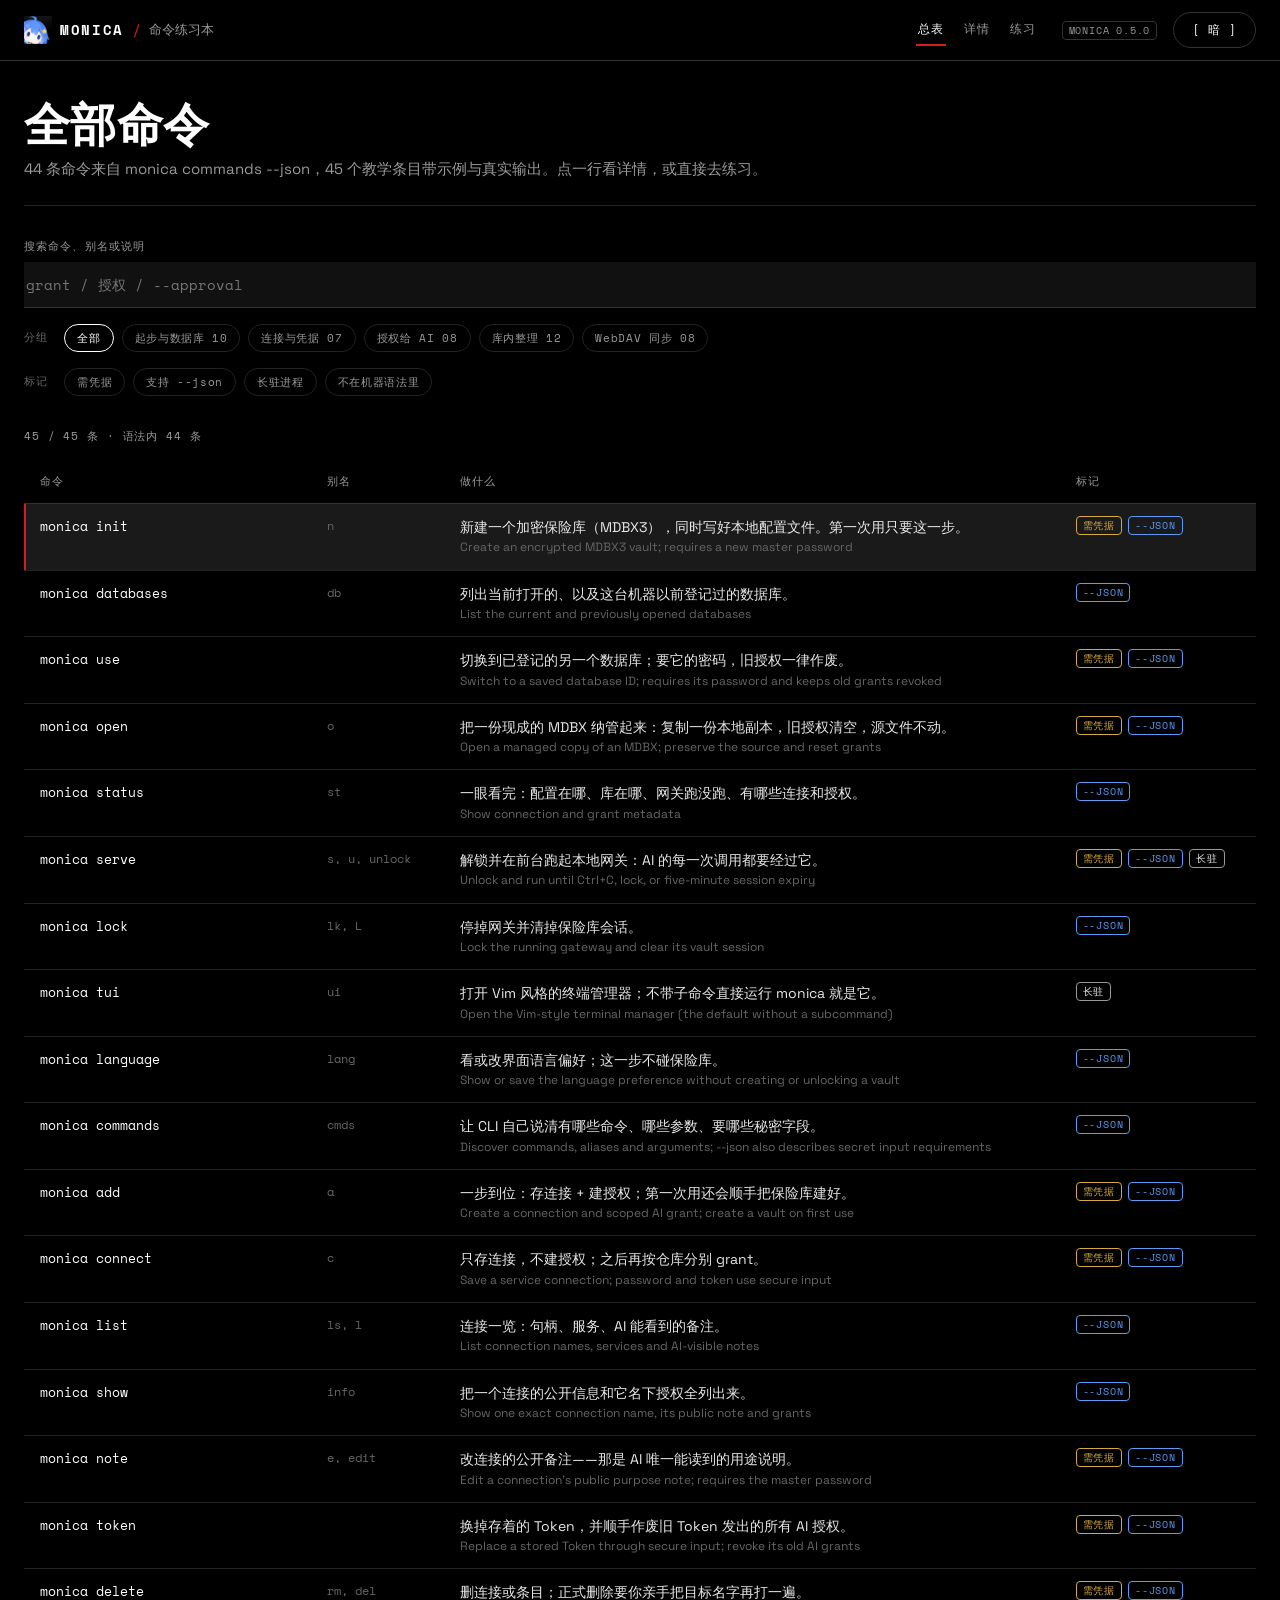
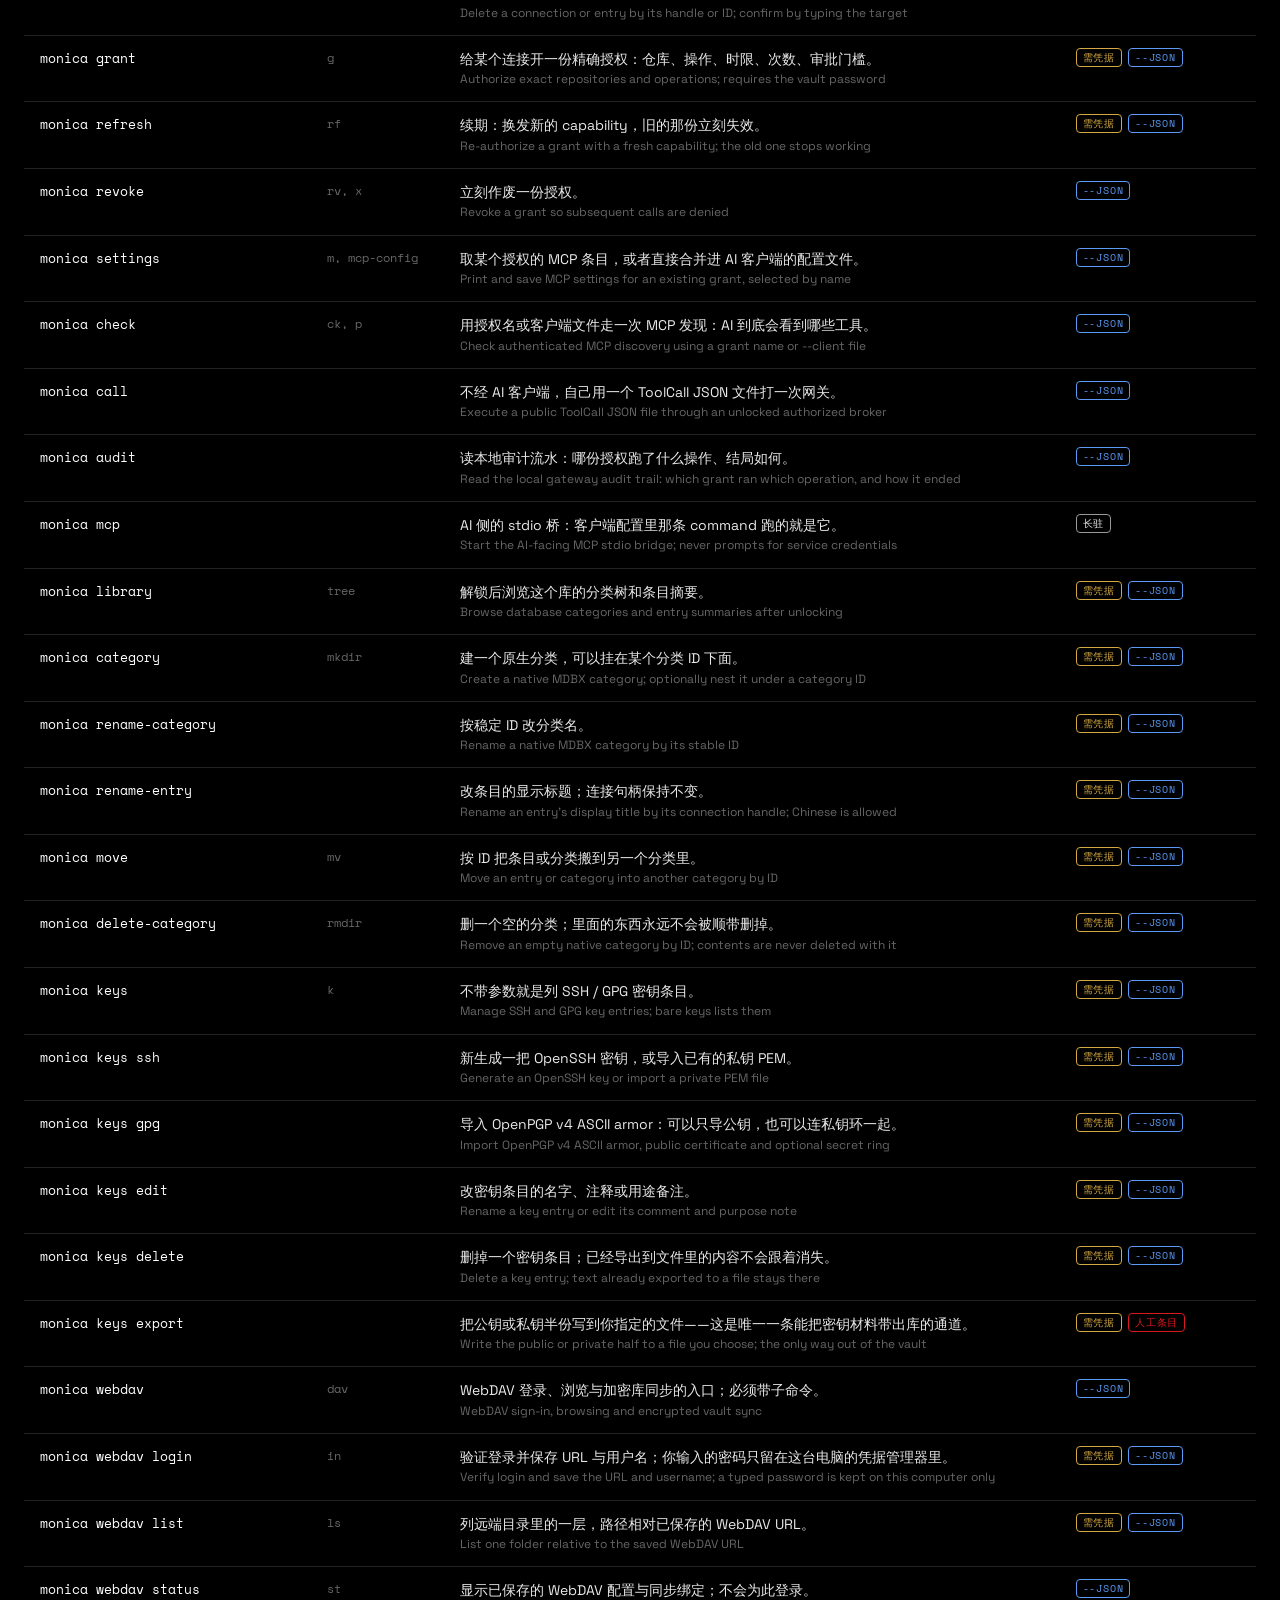
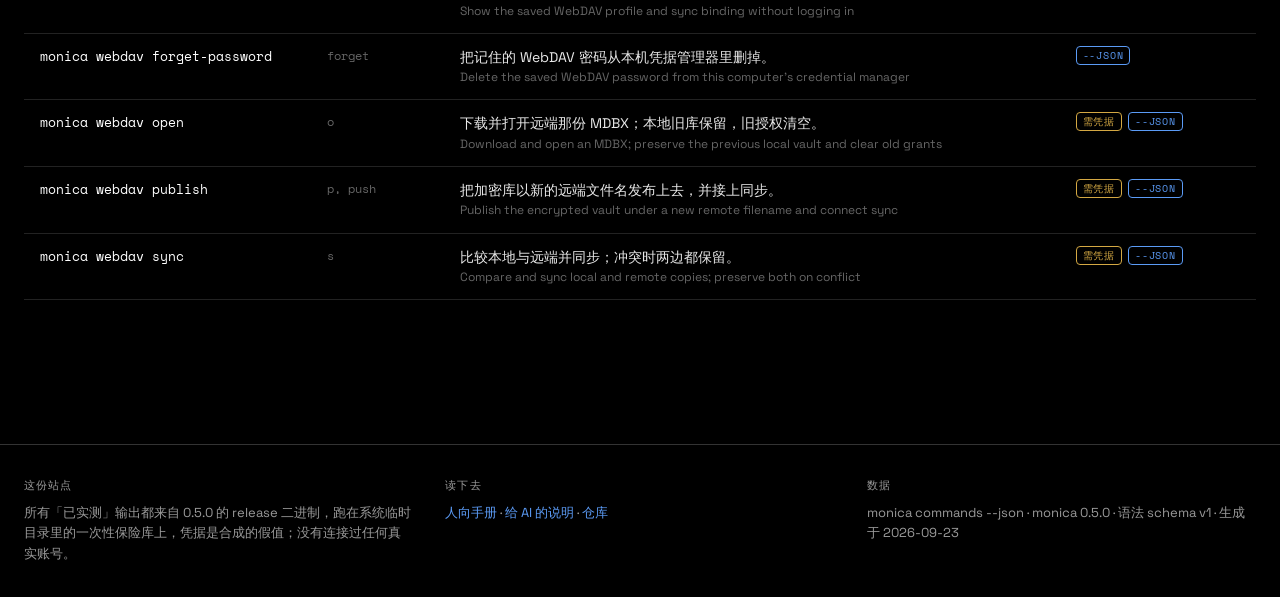
==== docs/reference/index.html @ 16b469fc "Teach the command line with a practice book that never runs anything docs/reference/ is a zero-depen" ====
<!doctype html>
<html lang="zh-CN" data-theme="dark">
  <head>
    <meta charset="utf-8" />
    <meta name="viewport" content="width=device-width, initial-scale=1" />
    <title>Monica CLI 命令练习本</title>
    <meta
      name="description"
      content="Monica CLI（monica-pass）的命令练习本：查全部命令、看真实输出、在浏览器里练手敲。只校验语法，不执行任何命令。"
    />
    <link rel="preconnect" href="https://fonts.googleapis.com" />
    <link rel="preconnect" href="https://fonts.gstatic.com" crossorigin />
    <link
      href="https://fonts.googleapis.com/css2?family=Doto:wght@400..900&family=Space+Grotesk:wght@400;500;700&family=Space+Mono:wght@400;700&display=swap"
      rel="stylesheet"
    />
    <link rel="stylesheet" href="site.css" />
  </head>
  <body>
    <header class="masthead">
      <a class="brand" href="#table">
        <img src="../images/logo.png" alt="" width="28" height="28" />
        <span class="brand-word">MONICA</span>
        <span class="brand-sep">/</span>
        <span class="brand-sub">命令练习本</span>
      </a>
      <nav class="viewnav" id="viewnav" aria-label="视图切换">
        <button class="viewnav-item is-active" data-view="table">总表</button>
        <button class="viewnav-item" data-view="detail">详情</button>
        <button class="viewnav-item" data-view="practice">练习</button>
      </nav>
      <div class="masthead-right">
        <span class="chip chip-static" id="version-chip">—</span>
        <button class="pill pill-ghost" id="theme-toggle" type="button">[ 暗 ]</button>
      </div>
    </header>

    <main>
      <!-- ============================ 总表 ============================ -->
      <section class="view is-active" id="view-table" aria-labelledby="table-title">
        <div class="view-head">
          <h1 class="display" id="table-title">全部命令</h1>
          <p class="lede" id="table-lede"></p>
        </div>

        <div class="toolbar">
          <label class="field">
            <span class="field-label">搜索命令、别名或说明</span>
            <input id="search" type="search" placeholder="grant / 授权 / --approval" autocomplete="off" />
          </label>
          <div class="filterbar">
            <span class="filterbar-label">分组</span>
            <div class="segments" id="group-segments" role="group" aria-label="按分组筛选"></div>
          </div>
          <div class="filterbar">
            <span class="filterbar-label">标记</span>
            <div class="segments" id="flag-segments" role="group" aria-label="按标记筛选"></div>
          </div>
        </div>

        <p class="count" id="table-count"></p>
        <div class="table-wrap">
          <table class="cmd-table" id="cmd-table">
            <thead>
              <tr>
                <th scope="col">命令</th>
                <th scope="col">别名</th>
                <th scope="col">做什么</th>
                <th scope="col">标记</th>
              </tr>
            </thead>
            <tbody id="cmd-rows"></tbody>
          </table>
        </div>
        <p class="empty" id="table-empty" hidden>没有匹配的命令。<br />换个关键词，或把标记筛选清掉。</p>
      </section>

      <!-- ============================ 详情 ============================ -->
      <section class="view" id="view-detail" aria-labelledby="detail-title">
        <div id="detail-body"></div>
      </section>

      <!-- ============================ 练习 ============================ -->
      <section class="view" id="view-practice" aria-labelledby="practice-title">
        <div class="view-head">
          <h1 class="display" id="practice-title">练习</h1>
          <p class="lede" id="practice-boundary"></p>
          <p class="pane-hint" id="practice-limits"></p>
        </div>

        <div class="mode-switch" role="group" aria-label="练习模式">
          <button class="mode-item is-active" data-mode="drill" type="button">关卡</button>
          <button class="mode-item" data-mode="free" type="button">自由输入</button>
        </div>

        <div id="mode-drill" class="mode-pane is-active">
          <div class="progress-block">
            <div class="progress-meta">
              <span class="mono-label">关卡进度</span>
              <span class="progress-readout" id="drill-readout">00/00</span>
            </div>
            <div class="segmented-bar" id="drill-bar" aria-hidden="true"></div>
          </div>
          <div class="drill-card" id="drill-card"></div>
          <div class="drill-nav">
            <button class="pill" id="drill-prev" type="button">← 上一关</button>
            <select class="drill-pick" id="drill-pick" aria-label="跳到某关"></select>
            <button class="pill pill-accent" id="drill-next" type="button">下一关 →</button>
          </div>
          <button class="linklike" id="drill-reset" type="button">清空练习记录</button>
        </div>

        <div id="mode-free" class="mode-pane">
          <p class="pane-hint">
            随便敲一条 <code>monica …</code>。逐字对照 <code>monica commands --json</code> 的真实语法：命令名与别名、缩写与堆叠的短选项、取值、必填项、位置参数个数、是否支持
            <code>--json</code>、<code>-h</code> / <code>help</code> 的帮助短路。不会执行，也不会碰到任何凭据。
          </p>
          <label class="field">
            <span class="field-label">命令</span>
            <input id="free-input" type="text" spellcheck="false" autocomplete="off" placeholder="monica grant work2 -c work -r your-org/repo --ttl-minutes 60" />
          </label>
          <div class="free-suggest" id="free-suggest"></div>
          <div class="drill-actions free-check">
            <button class="pill pill-accent" id="free-check" type="button">检查</button>
            <span class="drill-hintline">也可以直接按回车</span>
          </div>
          <div class="verdict" id="free-verdict"></div>
        </div>
      </section>
    </main>

    <footer class="pagefoot">
      <div class="foot-col">
        <span class="mono-label">这份站点</span>
        <p id="foot-note"></p>
      </div>
      <div class="foot-col">
        <span class="mono-label">读下去</span>
        <p>
          <a href="https://github.com/Monica-Pass/Monica-cli/blob/main/docs/human-guide.md">人向手册</a> ·
          <a href="https://github.com/Monica-Pass/Monica-cli/blob/main/docs/ai-guide.md">给 AI 的说明</a> ·
          <a href="https://github.com/Monica-Pass/Monica-cli">仓库</a>
        </p>
      </div>
      <div class="foot-col">
        <span class="mono-label">数据</span>
        <p id="foot-meta"></p>
      </div>
    </footer>

    <script src="data.js"></script>
    <script src="grammar.js"></script>
    <script src="site.js"></script>
  </body>
</html>
---- docs/reference/site.css ----
/* Monica CLI 命令练习本 — Nothing-inspired, monochrome first, one red per screen. */

:root {
  --font-display: "Doto", "Space Grotesk", ui-monospace, monospace;
  --font-body: "Space Grotesk", "Segoe UI", "Microsoft YaHei", sans-serif;
  --font-mono: "Space Mono", ui-monospace, Consolas, "Courier New", monospace;

  --bg: #000000;
  --surface: #111111;
  --raised: #1a1a1a;
  --border: #222222;
  --border-visible: #333333;
  --disabled: #666666;
  --secondary: #999999;
  --primary: #e8e8e8;
  --display: #ffffff;
  --accent: #d71921;
  --success: #4a9e5c;
  --warning: #d4a843;
  --interactive: #5b9bf6;

  --space: 8px;
  --ease: cubic-bezier(0.25, 0.1, 0.25, 1);
  --dur: 180ms;
  --radius-card: 14px;
  --radius-tech: 4px;
  --dot: radial-gradient(circle, var(--border-visible) 1px, transparent 1px);
}

html[data-theme="light"] {
  --bg: #f5f5f5;
  --surface: #ffffff;
  --raised: #ffffff;
  --border: #e8e8e8;
  --border-visible: #cccccc;
  --disabled: #8a8a8a;
  --secondary: #5c5c5c;
  --primary: #1a1a1a;
  --display: #000000;
  --interactive: #007aff;
  --dot: radial-gradient(circle, #d5d5d5 1px, transparent 1px);
}

* {
  box-sizing: border-box;
}

html {
  scroll-behavior: smooth;
}

body {
  margin: 0;
  background: var(--bg);
  color: var(--primary);
  font-family: var(--font-body);
  font-size: 15px;
  line-height: 1.6;
  -webkit-font-smoothing: antialiased;
}

a {
  color: var(--interactive);
  text-decoration: none;
}

a:hover {
  text-decoration: underline;
}

code,
pre {
  font-family: var(--font-mono);
  font-size: 0.92em;
}

code {
  background: var(--raised);
  border: 1px solid var(--border);
  border-radius: var(--radius-tech);
  padding: 1px 5px;
  color: var(--display);
}

.mono-label,
.chip,
.pill,
count {
  font-family: var(--font-mono);
}

.mono-label {
  display: block;
  font-size: 11px;
  letter-spacing: 0.1em;
  text-transform: uppercase;
  color: var(--secondary);
  margin-bottom: var(--space);
}

.display {
  font-family: var(--font-display);
  font-weight: 700;
  font-size: clamp(30px, 5vw, 46px);
  line-height: 1.05;
  letter-spacing: 0.01em;
  color: var(--display);
  margin: 0 0 var(--space);
}

/* ------------------------------- masthead ------------------------------- */

.masthead {
  position: sticky;
  top: 0;
  z-index: 20;
  display: flex;
  align-items: center;
  gap: calc(var(--space) * 3);
  padding: calc(var(--space) * 1.5) calc(var(--space) * 3);
  background: color-mix(in srgb, var(--bg) 88%, transparent);
  border-bottom: 1px solid var(--border-visible);
  backdrop-filter: blur(8px);
}

.brand {
  display: flex;
  align-items: center;
  gap: var(--space);
  color: var(--display);
  flex: 0 0 auto;
}

.brand:hover {
  text-decoration: none;
}

.brand-word {
  font-family: var(--font-mono);
  font-weight: 700;
  font-size: 14px;
  letter-spacing: 0.12em;
}

.brand-sep {
  color: var(--accent);
  font-family: var(--font-mono);
}

.brand-sub {
  font-size: 13px;
  color: var(--secondary);
}

.viewnav {
  display: flex;
  gap: calc(var(--space) * 2);
  margin-left: auto;
}

.viewnav-item {
  appearance: none;
  background: none;
  border: 0;
  border-bottom: 2px solid transparent;
  color: var(--secondary);
  cursor: pointer;
  font-family: var(--font-mono);
  font-size: 12px;
  letter-spacing: 0.08em;
  text-transform: uppercase;
  padding: 6px 2px;
  transition: color var(--dur) var(--ease), border-color var(--dur) var(--ease);
}

.viewnav-item:hover {
  color: var(--display);
}

.viewnav-item.is-active {
  color: var(--display);
  border-bottom-color: var(--accent);
}

.masthead-right {
  display: flex;
  align-items: center;
  gap: calc(var(--space) * 2);
}

/* ------------------------------- buttons -------------------------------- */

.pill {
  appearance: none;
  background: var(--raised);
  border: 1px solid var(--border-visible);
  border-radius: 999px;
  color: var(--display);
  cursor: pointer;
  font-family: var(--font-mono);
  font-size: 12px;
  letter-spacing: 0.08em;
  text-transform: uppercase;
  min-height: 36px;
  padding: 8px 18px;
  transition: background var(--dur) var(--ease), border-color var(--dur) var(--ease),
    color var(--dur) var(--ease);
}

.pill:hover {
  border-color: var(--primary);
}

.pill:disabled {
  color: var(--disabled);
  border-color: var(--border);
  cursor: not-allowed;
}

.pill-accent {
  border-color: var(--accent);
  color: var(--display);
}

.pill-ghost {
  background: transparent;
}

.linklike {
  appearance: none;
  background: none;
  border: 0;
  color: var(--secondary);
  cursor: pointer;
  font-family: var(--font-mono);
  font-size: 11px;
  letter-spacing: 0.08em;
  text-transform: uppercase;
  padding: 4px 0;
  text-decoration: underline;
  text-underline-offset: 3px;
}

.linklike:hover {
  color: var(--display);
}

/* -------------------------------- chips --------------------------------- */

.chip {
  border: 1px solid var(--border-visible);
  border-radius: var(--radius-tech);
  color: var(--secondary);
  display: inline-block;
  font-size: 10px;
  letter-spacing: 0.08em;
  line-height: 1.5;
  padding: 1px 6px;
  text-transform: uppercase;
  white-space: nowrap;
}

.chip-secret {
  border-color: var(--warning);
  color: var(--warning);
}

.chip-json {
  border-color: var(--interactive);
  color: var(--interactive);
}

.chip-long {
  border-color: var(--secondary);
  color: var(--primary);
}

.chip-hand {
  border-color: var(--accent);
  color: var(--accent);
}

.chip-ok {
  border-color: var(--success);
  color: var(--success);
}

.chip-static {
  cursor: default;
}

/* -------------------------------- layout -------------------------------- */

main {
  padding: calc(var(--space) * 5) calc(var(--space) * 3) calc(var(--space) * 8);
  max-width: 1280px;
  margin: 0 auto;
}

.view {
  display: none;
}

.view.is-active {
  display: block;
  animation: fade var(--dur) var(--ease);
}

@keyframes fade {
  from {
    opacity: 0;
  }
  to {
    opacity: 1;
  }
}

.view-head {
  border-bottom: 1px solid var(--border);
  padding-bottom: calc(var(--space) * 3);
  margin-bottom: calc(var(--space) * 4);
}

.lede {
  color: var(--secondary);
  max-width: 76ch;
  margin: 0;
}

.count {
  font-family: var(--font-mono);
  font-size: 11px;
  letter-spacing: 0.08em;
  color: var(--secondary);
  text-transform: uppercase;
  margin: 0 0 calc(var(--space) * 2);
}

.empty {
  background: var(--dot);
  background-size: 16px 16px;
  border: 1px dashed var(--border-visible);
  color: var(--secondary);
  font-family: var(--font-mono);
  letter-spacing: 0.06em;
  padding: calc(var(--space) * 8) var(--space);
  text-align: center;
}

/* ------------------------------- toolbar -------------------------------- */

.toolbar {
  display: grid;
  gap: calc(var(--space) * 2);
  margin-bottom: calc(var(--space) * 4);
}

.field {
  display: block;
}

.field-label {
  display: block;
  font-family: var(--font-mono);
  font-size: 11px;
  letter-spacing: 0.1em;
  text-transform: uppercase;
  color: var(--secondary);
  margin-bottom: 6px;
}

.field input,
.drill-pick {
  width: 100%;
  background: var(--surface);
  border: 0;
  border-bottom: 1px solid var(--border-visible);
  border-radius: 0;
  color: var(--display);
  font-family: var(--font-mono);
  font-size: 14px;
  padding: 12px 2px;
}

.field input:focus {
  outline: none;
  border-bottom-color: var(--display);
}

.field input.is-bad {
  border-bottom-color: var(--accent);
}

.filterbar {
  display: flex;
  align-items: center;
  gap: calc(var(--space) * 2);
  flex-wrap: wrap;
}

.filterbar-label {
  font-family: var(--font-mono);
  font-size: 11px;
  letter-spacing: 0.1em;
  text-transform: uppercase;
  color: var(--disabled);
  flex: 0 0 auto;
}

.segments {
  display: flex;
  flex-wrap: wrap;
  gap: var(--space);
}

.seg {
  appearance: none;
  background: transparent;
  border: 1px solid var(--border);
  border-radius: 999px;
  color: var(--secondary);
  cursor: pointer;
  font-family: var(--font-mono);
  font-size: 11px;
  letter-spacing: 0.06em;
  padding: 5px 12px;
  transition: border-color var(--dur) var(--ease), color var(--dur) var(--ease);
}

.seg:hover {
  color: var(--display);
}

.seg.is-on {
  border-color: var(--display);
  color: var(--display);
}

.seg.is-accent {
  border-color: var(--accent);
  color: var(--accent);
}

/* -------------------------------- table --------------------------------- */

.table-wrap {
  overflow-x: auto;
}

/* site.js sets this only when the table really does overflow this width. */
.table-wrap.is-scrollable::before {
  color: var(--disabled);
  content: "← 表格可左右滑动";
  display: block;
  font-family: var(--font-mono);
  font-size: 10px;
  letter-spacing: 0.08em;
  padding: 0 0 6px;
}

.cmd-table {
  border-collapse: collapse;
  width: 100%;
  font-size: 14px;
}

.cmd-table th {
  border-bottom: 1px solid var(--border-visible);
  color: var(--secondary);
  font-family: var(--font-mono);
  font-size: 11px;
  font-weight: 400;
  letter-spacing: 0.1em;
  padding: 12px 16px;
  text-align: left;
  text-transform: uppercase;
  white-space: nowrap;
}

.cmd-table td {
  border-bottom: 1px solid var(--border);
  padding: 12px 16px;
  vertical-align: top;
}

.cmd-table tbody tr {
  cursor: pointer;
  transition: background var(--dur) var(--ease);
}

.cmd-table tbody tr:hover {
  background: var(--surface);
}

.cmd-table tbody tr.is-open {
  background: var(--raised);
  box-shadow: inset 2px 0 0 var(--accent);
}

.cmd-key {
  font-family: var(--font-mono);
  font-size: 13px;
  color: var(--display);
  white-space: nowrap;
}

.cmd-alias {
  font-family: var(--font-mono);
  font-size: 12px;
  color: var(--disabled);
  white-space: nowrap;
}

.cmd-sum {
  color: var(--primary);
}

.cmd-sum small {
  display: block;
  color: var(--disabled);
  font-size: 12px;
}

.chip-row {
  display: flex;
  flex-wrap: wrap;
  gap: 6px;
}

/* -------------------------------- detail -------------------------------- */

.detail-head {
  border-bottom: 1px solid var(--border-visible);
  padding-bottom: calc(var(--space) * 3);
  margin-bottom: calc(var(--space) * 4);
}

.detail-path {
  font-family: var(--font-mono);
  font-size: 12px;
  letter-spacing: 0.08em;
  color: var(--secondary);
  text-transform: uppercase;
}

.detail-title {
  font-family: var(--font-display);
  font-size: clamp(34px, 6vw, 58px);
  font-weight: 700;
  line-height: 1;
  color: var(--display);
  margin: 6px 0 12px;
}

.detail-zh {
  font-size: 17px;
  color: var(--primary);
  max-width: 70ch;
  margin: 0 0 var(--space);
}

.detail-en {
  color: var(--disabled);
  font-size: 13px;
  max-width: 80ch;
  margin: 0 0 calc(var(--space) * 2);
}

.detail-when {
  color: var(--secondary);
  margin: 0 0 calc(var(--space) * 2);
  max-width: 76ch;
}

.usage-line {
  background: var(--surface);
  border: 1px solid var(--border);
  border-radius: var(--radius-tech);
  color: var(--display);
  font-family: var(--font-mono);
  font-size: 13px;
  overflow-x: auto;
  padding: 12px 14px;
  white-space: pre;
}

.sections {
  display: grid;
  gap: calc(var(--space) * 5);
}

.panel {
  background: var(--surface);
  border: 1px solid var(--border);
  border-radius: var(--radius-card);
  min-width: 0;
  padding: calc(var(--space) * 3);
}

.panel-title {
  font-family: var(--font-mono);
  font-size: 12px;
  letter-spacing: 0.1em;
  text-transform: uppercase;
  color: var(--secondary);
  margin: 0 0 calc(var(--space) * 2);
}

.arg-table {
  border-collapse: collapse;
  /* Below this the columns squash into unreadable slivers, so the wrapper scrolls. */
  min-width: 620px;
  width: 100%;
  font-size: 13px;
}

.arg-table th {
  border-bottom: 1px solid var(--border-visible);
  color: var(--secondary);
  font-family: var(--font-mono);
  font-size: 10px;
  font-weight: 400;
  letter-spacing: 0.1em;
  padding: 8px 12px 8px 0;
  text-align: left;
  text-transform: uppercase;
  white-space: nowrap;
}

.arg-table td {
  border-bottom: 1px solid var(--border);
  padding: 10px 12px 10px 0;
  vertical-align: top;
}

.arg-table tr:last-child td {
  border-bottom: 0;
}

.arg-name {
  font-family: var(--font-mono);
  color: var(--display);
  white-space: nowrap;
}

.arg-help {
  color: var(--secondary);
}

.flag-meta {
  font-family: var(--font-mono);
  font-size: 11px;
  color: var(--disabled);
  white-space: nowrap;
}

/* `--operation` carries a whole choice list; kept unwrapped it squeezed the
   说明 column into a 147px sliver, so this one cell is allowed to break. */
.arg-table td.arg-cond {
  max-width: 360px;
  overflow-wrap: anywhere;
  white-space: normal;
}

details.global-args {
  border-top: 1px solid var(--border);
  margin-top: calc(var(--space) * 2);
  padding-top: calc(var(--space) * 2);
}

details.global-args summary {
  cursor: pointer;
  font-family: var(--font-mono);
  font-size: 11px;
  letter-spacing: 0.1em;
  text-transform: uppercase;
  color: var(--secondary);
}

details.global-args[open] summary {
  color: var(--display);
}

/* ------------------------------- examples ------------------------------- */

.example {
  border: 1px solid var(--border);
  border-radius: var(--radius-card);
  margin-bottom: calc(var(--space) * 2);
  overflow: hidden;
}

.example-cmd {
  align-items: center;
  background: var(--raised);
  display: flex;
  gap: calc(var(--space) * 2);
  padding: 12px 14px;
}

.example-cmd code {
  background: none;
  border: 0;
  color: var(--display);
  flex: 1 1 auto;
  font-size: 13px;
  padding: 0;
  white-space: pre-wrap;
  /* break-all chopped identifiers in half (`demo-ke` / `y`); this only breaks
     inside a word when that word alone cannot fit. */
  overflow-wrap: anywhere;
  word-break: normal;
}

.example-note {
  border-top: 1px solid var(--border);
  color: var(--secondary);
  font-size: 13px;
  padding: 10px 14px 0;
}

.example-secrets {
  color: var(--warning);
  font-family: var(--font-mono);
  font-size: 12px;
  padding: 8px 14px 0;
  word-break: break-all;
}

.example-secrets span {
  color: var(--disabled);
}

pre.out {
  background: #000000;
  border-top: 1px solid var(--border);
  color: #e8e8e8;
  margin: calc(var(--space) * 1.5) 0 0;
  overflow-x: auto;
  padding: 14px;
  white-space: pre;
  font-size: 12.5px;
  line-height: 1.5;
}

html[data-theme="light"] pre.out {
  background: #101010;
}

.example-foot {
  display: flex;
  align-items: center;
  justify-content: space-between;
  gap: var(--space);
  padding: 10px 14px;
}

.example-foot .why {
  color: var(--disabled);
  font-size: 12px;
}

.pitfalls {
  margin: 0;
  padding-left: 1.1em;
  color: var(--secondary);
}

.pitfalls li {
  margin-bottom: 6px;
}

.pitfalls li::marker {
  color: var(--accent);
}

.detail-nav {
  display: flex;
  justify-content: space-between;
  gap: calc(var(--space) * 2);
  margin-top: calc(var(--space) * 5);
  padding-top: calc(var(--space) * 3);
  border-top: 1px solid var(--border);
}

/* -------------------------------- practice ------------------------------ */

.progress-block {
  border: 1px solid var(--border);
  border-radius: var(--radius-card);
  padding: calc(var(--space) * 2) calc(var(--space) * 3);
  margin-bottom: calc(var(--space) * 3);
  background: var(--surface);
}

.progress-meta {
  display: flex;
  align-items: baseline;
  justify-content: space-between;
  gap: var(--space);
}

.progress-meta .mono-label {
  margin-bottom: 0;
}

.progress-readout {
  font-family: var(--font-display);
  font-size: 30px;
  font-weight: 700;
  color: var(--display);
  letter-spacing: 0.02em;
}

.segmented-bar {
  display: flex;
  gap: 2px;
  margin-top: calc(var(--space) * 1.5);
}

.segmented-bar i {
  background: var(--border-visible);
  flex: 1 1 0;
  height: 8px;
  transition: background var(--dur) var(--ease);
}

.segmented-bar i.is-done {
  background: var(--display);
}

.segmented-bar i.is-current {
  background: var(--accent);
}

.mode-switch {
  display: inline-flex;
  border: 1px solid var(--border-visible);
  border-radius: 999px;
  padding: 3px;
  gap: 3px;
  margin-bottom: calc(var(--space) * 3);
}

.mode-item {
  appearance: none;
  background: transparent;
  border: 0;
  border-radius: 999px;
  color: var(--secondary);
  cursor: pointer;
  font-family: var(--font-mono);
  font-size: 12px;
  letter-spacing: 0.08em;
  padding: 7px 18px;
  text-transform: uppercase;
}

.mode-item.is-active {
  background: var(--display);
  color: var(--bg);
}

.mode-pane {
  display: none;
}

.mode-pane.is-active {
  display: block;
  animation: fade var(--dur) var(--ease);
}

.pane-hint {
  color: var(--secondary);
  max-width: 78ch;
  margin: 0 0 calc(var(--space) * 3);
}

.drill-card {
  background: var(--surface);
  border: 1px solid var(--border);
  border-radius: var(--radius-card);
  padding: calc(var(--space) * 3);
  display: grid;
  gap: calc(var(--space) * 2);
}

.drill-scene {
  font-family: var(--font-display);
  font-size: clamp(24px, 3.6vw, 34px);
  font-weight: 700;
  line-height: 1.12;
  color: var(--display);
  margin: 0;
}

.drill-prompt {
  margin: 0;
  color: var(--primary);
  max-width: 74ch;
}

.drill-hintline {
  font-family: var(--font-mono);
  font-size: 12px;
  color: var(--disabled);
  letter-spacing: 0.04em;
}

.drill-actions {
  display: flex;
  gap: calc(var(--space) * 2);
  align-items: center;
  flex-wrap: wrap;
}

.verdict {
  border-left: 2px solid var(--border-visible);
  padding-left: calc(var(--space) * 2);
}

.verdict.ok {
  border-left-color: var(--success);
}

.verdict.bad {
  border-left-color: var(--accent);
}

.verdict h3 {
  font-family: var(--font-mono);
  font-size: 12px;
  letter-spacing: 0.1em;
  text-transform: uppercase;
  margin: 0 0 var(--space);
  color: var(--display);
}

.verdict ul {
  margin: 0;
  padding-left: 1.1em;
  color: var(--secondary);
}

.verdict .answer {
  font-family: var(--font-mono);
  font-size: 13px;
  color: var(--display);
  background: var(--raised);
  border: 1px solid var(--border);
  border-radius: var(--radius-tech);
  padding: 10px 12px;
  white-space: pre-wrap;
  word-break: break-all;
  margin: 0 0 var(--space);
}

.verdict .why {
  color: var(--secondary);
  margin: 0;
}

.drill-nav {
  align-items: center;
  display: flex;
  gap: calc(var(--space) * 2);
  margin-top: calc(var(--space) * 3);
}

.drill-nav .drill-pick {
  flex: 0 1 260px;
  border: 1px solid var(--border-visible);
  border-radius: 999px;
  padding: 8px 14px;
  background: var(--surface);
  font-size: 12px;
}

.free-check {
  margin-bottom: calc(var(--space) * 3);
}

.free-suggest {
  display: flex;
  flex-wrap: wrap;
  gap: 6px;
  margin: calc(var(--space) * 1.5) 0 calc(var(--space) * 3);
  min-height: 22px;
}

.free-suggest button {
  appearance: none;
  background: transparent;
  border: 1px solid var(--border);
  border-radius: var(--radius-tech);
  color: var(--secondary);
  cursor: pointer;
  font-family: var(--font-mono);
  font-size: 11px;
  padding: 3px 8px;
}

.free-suggest button:hover {
  border-color: var(--display);
  color: var(--display);
}

.copied {
  font-family: var(--font-mono);
  font-size: 11px;
  letter-spacing: 0.08em;
  color: var(--success);
  text-transform: uppercase;
}

/* --------------------------------- foot --------------------------------- */

.pagefoot {
  border-top: 1px solid var(--border-visible);
  display: grid;
  gap: calc(var(--space) * 4);
  grid-template-columns: repeat(auto-fit, minmax(240px, 1fr));
  margin-top: calc(var(--space) * 10);
  padding: calc(var(--space) * 4) calc(var(--space) * 3);
  max-width: 1280px;
  margin-inline: auto;
}

.foot-col p {
  margin: 0;
  color: var(--secondary);
  font-size: 13px;
  max-width: 60ch;
}

@media (max-width: 860px) {
  .masthead {
    flex-wrap: wrap;
    gap: calc(var(--space) * 2);
  }

  .viewnav {
    order: 3;
    width: 100%;
    margin-left: 0;
    justify-content: space-between;
  }

  .masthead-right {
    margin-left: auto;
  }

  main {
    padding: calc(var(--space) * 3) calc(var(--space) * 2) calc(var(--space) * 6);
  }

  .cmd-table th:nth-child(2),
  .cmd-table td:nth-child(2) {
    display: none;
  }

  .detail-nav {
    flex-wrap: wrap;
  }
}

@media (max-width: 560px) {
  .brand-sub {
    display: none;
  }

  /* Four columns cannot read well at phone width, so a command becomes a small
     block: key, alias, then the summary. */
  .cmd-table {
    display: block;
  }

  .cmd-table thead {
    display: none;
  }

  .cmd-table tbody tr {
    border-bottom: 1px solid var(--border);
    display: block;
    padding: 14px 0;
  }

  .cmd-table td {
    display: block;
    padding: 0;
  }

  .cmd-table th:nth-child(2),
  .cmd-table td:nth-child(2) {
    display: block;
  }

  /* `n` alone on its own line reads like a stray glyph, so the short alias
     stays on the command line. */
  .cmd-table td.cmd-key,
  .cmd-table td.cmd-alias {
    display: inline;
  }

  .cmd-alias:not(:empty)::before {
    color: var(--disabled);
    content: " · ";
  }

  .cmd-key {
    white-space: normal;
  }

  .cmd-sum {
    padding-top: 6px;
  }

  /* The chips are a desktop convenience; a phone row already says enough. */
  .cmd-table th:nth-child(4),
  .cmd-table td:nth-child(4) {
    display: none;
  }

  /* A usage line you must scroll sideways to finish reading teaches nothing. */
  .usage-line {
    white-space: pre-wrap;
  }

  .arg-table {
    display: block;
    min-width: 0;
  }

  .arg-table tbody {
    display: block;
  }

  .arg-table thead {
    display: none;
  }

  .arg-table tbody tr {
    border-bottom: 1px solid var(--border);
    display: block;
    padding: 12px 0;
  }

  .arg-table tbody tr:last-child {
    border-bottom: 0;
  }

  .arg-table td {
    border-bottom: 0;
    display: block;
    /* Choice lists like `list-issues/get-issue/...` are one unbreakable token. */
    overflow-wrap: anywhere;
    padding: 0;
    width: auto;
  }

  .arg-table td.arg-name {
    white-space: normal;
  }

  .arg-table td.flag-meta {
    font-size: 11px;
    padding-top: 2px;
    /* Stacked cells have no column to keep narrow, and the long choice lists
       this cell carries (`list-issues/get-issue/...`) forced a sideways scroll. */
    white-space: normal;
  }

  .arg-table td.arg-help {
    color: var(--secondary);
    font-size: 12.5px;
    padding-top: 6px;
  }

  .drill-nav {
    flex-wrap: wrap;
  }

  .drill-nav .drill-pick {
    flex: 1 1 100%;
    order: 3;
  }
}
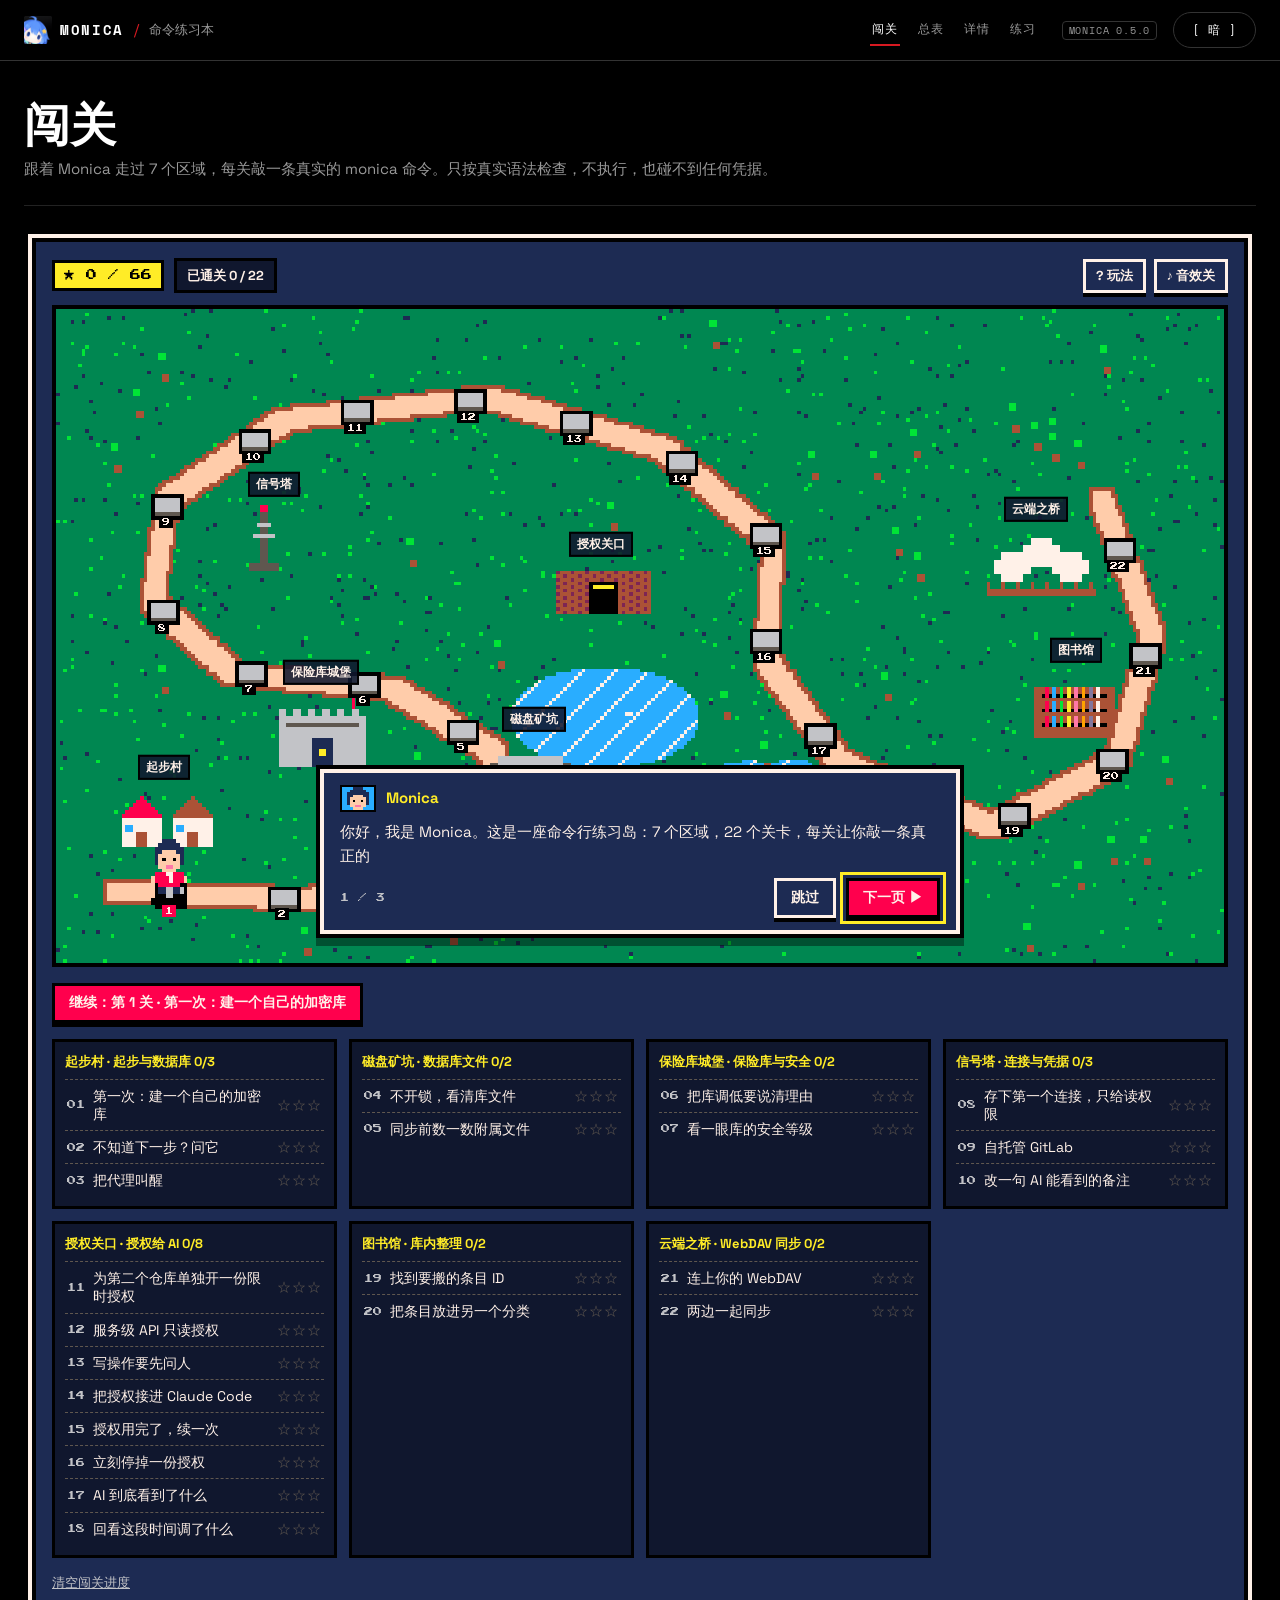
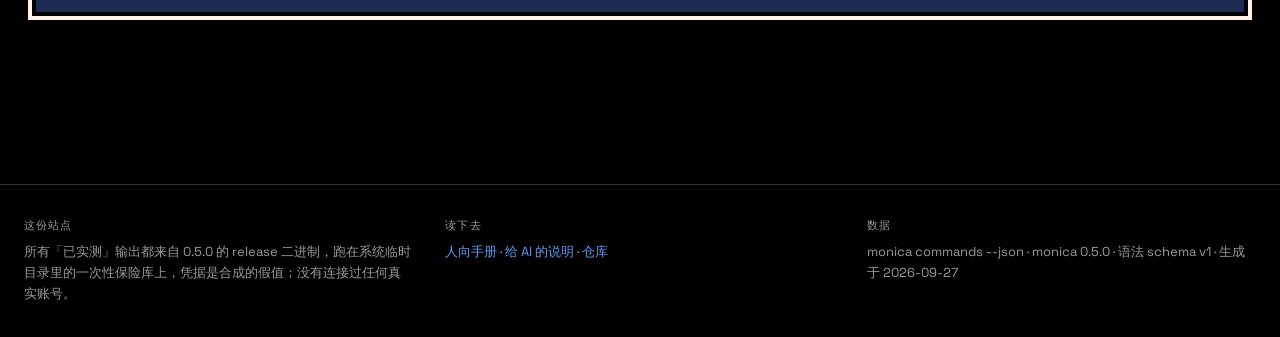
==== commit b3237d9e: "练习站改为像素闯关；CLI 增加 monica next、分组帮助和拼错提示 练习站默认页改为像素闯关。examples.json 里的每道练习是一关，按命令 所属分组落在 7 个区域的像素世界地图上" ====
--- a/docs/reference/index.html
+++ b/docs/reference/index.html
@@ -11,21 +11,23 @@
     <link rel="preconnect" href="https://fonts.googleapis.com" />
     <link rel="preconnect" href="https://fonts.gstatic.com" crossorigin />
     <link
-      href="https://fonts.googleapis.com/css2?family=Doto:wght@400..900&family=Space+Grotesk:wght@400;500;700&family=Space+Mono:wght@400;700&display=swap"
+      href="https://fonts.googleapis.com/css2?family=Doto:wght@400..900&family=Press+Start+2P&family=Space+Grotesk:wght@400;500;700&family=Space+Mono:wght@400;700&display=swap"
       rel="stylesheet"
     />
     <link rel="stylesheet" href="site.css" />
+    <link rel="stylesheet" href="quest.css" />
   </head>
   <body>
     <header class="masthead">
-      <a class="brand" href="#table">
+      <a class="brand" href="#quest">
         <img src="../images/logo.png" alt="" width="28" height="28" />
         <span class="brand-word">MONICA</span>
         <span class="brand-sep">/</span>
         <span class="brand-sub">命令练习本</span>
       </a>
       <nav class="viewnav" id="viewnav" aria-label="视图切换">
-        <button class="viewnav-item is-active" data-view="table">总表</button>
+        <button class="viewnav-item is-active" data-view="quest">闯关</button>
+        <button class="viewnav-item" data-view="table">总表</button>
         <button class="viewnav-item" data-view="detail">详情</button>
         <button class="viewnav-item" data-view="practice">练习</button>
       </nav>
@@ -36,8 +38,17 @@
     </header>
 
     <main>
+      <!-- ============================ 闯关 ============================ -->
+      <section class="view is-active" id="view-quest" aria-labelledby="quest-title">
+        <div class="view-head">
+          <h1 class="display" id="quest-title">闯关</h1>
+          <p class="lede" id="quest-lede">跟着 Monica 走过 7 个区域，每关敲一条真实的 monica 命令。只按真实语法检查，不执行，也碰不到任何凭据。</p>
+        </div>
+        <div id="quest-root"></div>
+      </section>
+
       <!-- ============================ 总表 ============================ -->
-      <section class="view is-active" id="view-table" aria-labelledby="table-title">
+      <section class="view" id="view-table" aria-labelledby="table-title">
         <div class="view-head">
           <h1 class="display" id="table-title">全部命令</h1>
           <p class="lede" id="table-lede"></p>
@@ -83,34 +94,12 @@
       <!-- ============================ 练习 ============================ -->
       <section class="view" id="view-practice" aria-labelledby="practice-title">
         <div class="view-head">
-          <h1 class="display" id="practice-title">练习</h1>
+          <h1 class="display" id="practice-title">自由练习</h1>
           <p class="lede" id="practice-boundary"></p>
           <p class="pane-hint" id="practice-limits"></p>
         </div>
 
-        <div class="mode-switch" role="group" aria-label="练习模式">
-          <button class="mode-item is-active" data-mode="drill" type="button">关卡</button>
-          <button class="mode-item" data-mode="free" type="button">自由输入</button>
-        </div>
-
-        <div id="mode-drill" class="mode-pane is-active">
-          <div class="progress-block">
-            <div class="progress-meta">
-              <span class="mono-label">关卡进度</span>
-              <span class="progress-readout" id="drill-readout">00/00</span>
-            </div>
-            <div class="segmented-bar" id="drill-bar" aria-hidden="true"></div>
-          </div>
-          <div class="drill-card" id="drill-card"></div>
-          <div class="drill-nav">
-            <button class="pill" id="drill-prev" type="button">← 上一关</button>
-            <select class="drill-pick" id="drill-pick" aria-label="跳到某关"></select>
-            <button class="pill pill-accent" id="drill-next" type="button">下一关 →</button>
-          </div>
-          <button class="linklike" id="drill-reset" type="button">清空练习记录</button>
-        </div>
-
-        <div id="mode-free" class="mode-pane">
+        <div id="mode-free" class="mode-pane is-active">
           <p class="pane-hint">
             随便敲一条 <code>monica …</code>。逐字对照 <code>monica commands --json</code> 的真实语法：命令名与别名、缩写与堆叠的短选项、取值、必填项、位置参数个数、是否支持
             <code>--json</code>、<code>-h</code> / <code>help</code> 的帮助短路。不会执行，也不会碰到任何凭据。
@@ -150,6 +139,7 @@
 
     <script src="data.js"></script>
     <script src="grammar.js"></script>
+    <script src="quest.js"></script>
     <script src="site.js"></script>
   </body>
 </html>
--- a/docs/reference/quest.css
+++ b/docs/reference/quest.css
@@ -0,0 +1,580 @@
+/* Pixel quest — an 8-bit "screen" that keeps its own palette in both themes. */
+
+.q-screen {
+  --q-ink: #fff1e8;
+  --q-dim: #c2c3c7;
+  --q-bg: #1d2b53;
+  --q-panel: #10172e;
+  --q-edge: #000000;
+  --q-go: #ff004d;
+  --q-blue: #29adff;
+  --q-gold: #ffec27;
+  --q-green: #00e436;
+  --q-orange: #ffa300;
+  --q-pixel: "Press Start 2P", var(--font-mono);
+  background: var(--q-bg);
+  color: var(--q-ink);
+  border: 4px solid var(--q-edge);
+  box-shadow: 0 0 0 4px var(--q-ink), 0 0 0 8px var(--q-edge);
+  margin: 8px 8px 24px;
+  padding: 16px;
+  font-size: 15px;
+  line-height: 1.6;
+}
+
+.q-screen code {
+  background: var(--q-panel);
+  border-color: var(--q-edge);
+  color: var(--q-gold);
+}
+
+/* ---------------------------------- buttons --------------------------------- */
+
+.q-btn {
+  appearance: none;
+  display: inline-flex;
+  align-items: center;
+  gap: 6px;
+  min-height: 40px;
+  padding: 8px 14px;
+  border: 3px solid var(--q-edge);
+  background: var(--q-blue);
+  color: var(--q-edge);
+  font: 700 14px/1.2 var(--font-body);
+  box-shadow: 0 4px 0 var(--q-edge);
+  cursor: pointer;
+  text-decoration: none;
+  transition: transform 80ms steps(2), box-shadow 80ms steps(2);
+}
+
+.q-btn:hover {
+  text-decoration: none;
+  filter: brightness(1.08);
+}
+
+.q-btn:active:not(:disabled) {
+  transform: translateY(3px);
+  box-shadow: 0 1px 0 var(--q-edge);
+}
+
+.q-btn:focus-visible,
+.q-node:focus-visible,
+.q-list-item:focus-visible,
+.q-link:focus-visible {
+  outline: 3px solid var(--q-gold);
+  outline-offset: 3px;
+}
+
+.q-btn:disabled {
+  background: #5f574f;
+  color: var(--q-dim);
+  cursor: default;
+}
+
+.q-btn-go {
+  background: var(--q-go);
+  color: var(--q-ink);
+}
+
+.q-btn-ghost {
+  background: transparent;
+  color: var(--q-ink);
+  border-color: var(--q-ink);
+  box-shadow: 0 4px 0 var(--q-edge);
+}
+
+.q-link {
+  appearance: none;
+  background: none;
+  border: 0;
+  padding: 4px 0;
+  margin-top: 12px;
+  color: var(--q-dim);
+  font: 13px var(--font-body);
+  text-decoration: underline;
+  cursor: pointer;
+}
+
+/* ------------------------------------ map ----------------------------------- */
+
+.q-hud {
+  display: flex;
+  flex-wrap: wrap;
+  align-items: center;
+  gap: 10px;
+  margin-bottom: 12px;
+}
+
+.q-badge {
+  font: 11px/1 var(--q-pixel);
+  background: var(--q-gold);
+  color: var(--q-edge);
+  border: 3px solid var(--q-edge);
+  padding: 7px 9px;
+}
+
+.q-badge-soft {
+  background: var(--q-panel);
+  color: var(--q-ink);
+  font: 700 13px/1 var(--font-body);
+  padding: 8px 10px;
+}
+
+.q-tools {
+  margin-left: auto;
+  display: flex;
+  gap: 8px;
+  flex-wrap: wrap;
+}
+
+.q-tools .q-btn {
+  min-height: 34px;
+  padding: 4px 10px;
+  font-size: 13px;
+}
+
+.q-stage-wrap {
+  position: relative;
+}
+
+.q-stage {
+  position: relative;
+  border: 4px solid var(--q-edge);
+  background: #008751;
+  aspect-ratio: 320 / 180;
+}
+
+.q-canvas,
+.q-scene {
+  display: block;
+  width: 100%;
+  height: 100%;
+  image-rendering: pixelated;
+  image-rendering: crisp-edges;
+}
+
+.q-region {
+  position: absolute;
+  transform: translate(-50%, -100%);
+  background: rgba(16, 23, 46, 0.88);
+  color: var(--q-ink);
+  border: 2px solid var(--q-edge);
+  padding: 1px 6px;
+  font-size: 12px;
+  font-weight: 700;
+  white-space: nowrap;
+  pointer-events: none;
+}
+
+.q-node {
+  position: absolute;
+  width: 30px;
+  height: 30px;
+  transform: translate(-50%, -50%);
+  border: 0;
+  border-radius: 50%;
+  background: transparent;
+  cursor: pointer;
+  padding: 0;
+}
+
+.q-node:hover {
+  background: rgba(255, 236, 39, 0.28);
+}
+
+.q-node-num {
+  position: absolute;
+  top: 100%;
+  left: 50%;
+  transform: translate(-50%, -4px);
+  font: 8px/1 var(--q-pixel);
+  color: var(--q-ink);
+  background: var(--q-edge);
+  padding: 2px 3px;
+  pointer-events: none;
+}
+
+.q-node.is-next .q-node-num {
+  background: var(--q-go);
+}
+
+.q-node.is-done .q-node-num {
+  background: var(--q-gold);
+  color: var(--q-edge);
+}
+
+.q-actions {
+  margin: 16px 0 4px;
+}
+
+.q-cleared {
+  margin: 0;
+  color: var(--q-gold);
+  font-weight: 700;
+}
+
+.q-list {
+  display: grid;
+  grid-template-columns: repeat(auto-fill, minmax(260px, 1fr));
+  gap: 12px;
+  margin-top: 16px;
+}
+
+.q-list-group {
+  background: var(--q-panel);
+  border: 3px solid var(--q-edge);
+  padding: 10px;
+}
+
+.q-list-title {
+  margin: 0 0 6px;
+  font-size: 13px;
+  color: var(--q-gold);
+}
+
+.q-list-item {
+  appearance: none;
+  display: grid;
+  grid-template-columns: auto 1fr auto;
+  gap: 8px;
+  align-items: center;
+  width: 100%;
+  background: transparent;
+  border: 0;
+  border-top: 1px dashed #5f574f;
+  color: var(--q-ink);
+  padding: 7px 2px;
+  text-align: left;
+  font: 14px/1.3 var(--font-body);
+  cursor: pointer;
+}
+
+.q-list-item:hover {
+  background: rgba(41, 173, 255, 0.14);
+}
+
+.q-list-num {
+  font: 9px/1 var(--q-pixel);
+  color: var(--q-dim);
+}
+
+.q-list-stars {
+  color: #5f574f;
+  letter-spacing: 1px;
+}
+
+.q-list-stars.is-done,
+.q-level-stars.is-done {
+  color: var(--q-gold);
+}
+
+/* --------------------------------- dialogs ---------------------------------- */
+
+.q-dialog {
+  position: absolute;
+  left: 50%;
+  bottom: 5%;
+  transform: translateX(-50%);
+  width: min(92%, 640px);
+  background: var(--q-bg);
+  color: var(--q-ink);
+  border: 4px solid var(--q-ink);
+  box-shadow: 0 0 0 4px var(--q-edge), 0 8px 0 4px rgba(0, 0, 0, 0.4);
+  padding: 12px 16px;
+  z-index: 2;
+}
+
+.q-dialog-head {
+  display: flex;
+  align-items: center;
+  gap: 10px;
+  color: var(--q-gold);
+}
+
+.q-face {
+  width: 36px;
+  height: 27px;
+  image-rendering: pixelated;
+  background: var(--q-blue);
+  border: 2px solid var(--q-edge);
+}
+
+.q-dialog-text {
+  min-height: 3.2em;
+  margin: 8px 0 10px;
+  font-size: 15px;
+}
+
+.q-dialog-foot {
+  display: flex;
+  align-items: center;
+  justify-content: flex-end;
+  gap: 10px;
+}
+
+.q-dialog-count {
+  margin-right: auto;
+  font: 9px/1 var(--q-pixel);
+  color: var(--q-dim);
+}
+
+.q-finale {
+  top: 50%;
+  bottom: auto;
+  transform: translate(-50%, -50%);
+  text-align: center;
+}
+
+.q-finale-title {
+  display: block;
+  font: 16px/1.4 var(--q-pixel);
+  color: var(--q-gold);
+}
+
+.q-finale .q-dialog-foot {
+  justify-content: center;
+}
+
+/* ---------------------------------- level ----------------------------------- */
+
+.q-levelbar {
+  display: flex;
+  flex-wrap: wrap;
+  align-items: center;
+  gap: 12px;
+  margin-bottom: 14px;
+}
+
+.q-level-name {
+  font-weight: 700;
+}
+
+.q-level-stars {
+  margin-left: auto;
+  font-size: 20px;
+  letter-spacing: 2px;
+  color: #5f574f;
+}
+
+.q-level-grid {
+  display: grid;
+  grid-template-columns: minmax(0, 1.05fr) minmax(0, 1fr);
+  gap: 18px;
+  align-items: start;
+}
+
+.q-scene-wrap {
+  border: 4px solid var(--q-edge);
+  aspect-ratio: 160 / 96;
+  background: #29adff;
+}
+
+.q-task-title {
+  margin: 0 0 6px;
+  font-size: 20px;
+  line-height: 1.3;
+}
+
+.q-task-prompt {
+  margin: 0 0 14px;
+  color: var(--q-dim);
+}
+
+.q-input {
+  display: flex;
+  align-items: center;
+  gap: 8px;
+  background: var(--q-edge);
+  border: 3px solid var(--q-ink);
+  padding: 4px 10px;
+}
+
+.q-input-caret {
+  font-family: var(--font-mono);
+  color: var(--q-green);
+}
+
+.q-input input {
+  flex: 1;
+  min-width: 0;
+  background: transparent;
+  border: 0;
+  color: var(--q-ink);
+  font: 15px/2 var(--font-mono);
+  outline: none;
+}
+
+.q-input:focus-within {
+  border-color: var(--q-gold);
+}
+
+.q-input input.is-bad {
+  color: #ff77a8;
+}
+
+.q-task-actions {
+  display: flex;
+  flex-wrap: wrap;
+  gap: 10px;
+  margin: 12px 0;
+}
+
+.q-hint {
+  display: grid;
+  gap: 2px;
+  margin-bottom: 8px;
+}
+
+.q-hint-label {
+  font: 700 12px/1.4 var(--font-body);
+  color: var(--q-orange);
+}
+
+.q-hint-text {
+  white-space: pre-wrap;
+  word-break: break-word;
+}
+
+.q-verdict:empty {
+  display: none;
+}
+
+.q-verdict {
+  border: 3px solid var(--q-edge);
+  padding: 10px 12px;
+}
+
+.q-verdict.is-bad {
+  background: #7e2553;
+}
+
+.q-verdict.is-ok {
+  background: #008751;
+}
+
+.q-verdict ul {
+  margin: 6px 0 0;
+  padding-left: 18px;
+}
+
+.q-verdict p {
+  margin: 6px 0 0;
+}
+
+.q-nudge {
+  color: var(--q-gold);
+}
+
+.q-after:empty {
+  display: none;
+}
+
+.q-after {
+  margin-top: 18px;
+  display: grid;
+  gap: 14px;
+}
+
+.q-terminal {
+  border: 4px solid var(--q-edge);
+  background: #000;
+  cursor: pointer;
+}
+
+.q-terminal-head {
+  display: flex;
+  flex-wrap: wrap;
+  justify-content: space-between;
+  gap: 8px;
+  padding: 6px 10px;
+  background: #5f574f;
+  font: 700 12px/1.6 var(--font-body);
+}
+
+.q-terminal-note {
+  color: var(--q-dim);
+}
+
+.q-terminal-body {
+  margin: 0;
+  padding: 12px;
+  max-height: 340px;
+  overflow: auto;
+  color: var(--q-green);
+  font: 13px/1.55 var(--font-mono);
+  white-space: pre-wrap;
+  word-break: break-word;
+}
+
+.q-why {
+  background: var(--q-panel);
+  border: 3px solid var(--q-edge);
+  padding: 10px 12px;
+}
+
+.q-why p {
+  margin: 6px 0 0;
+}
+
+.q-alt {
+  color: var(--q-dim);
+  font-family: var(--font-mono);
+  font-size: 13px;
+}
+
+.q-after-nav {
+  display: flex;
+  flex-wrap: wrap;
+  gap: 10px;
+}
+
+/* -------------------------------- breakpoints ------------------------------- */
+
+@media (max-width: 860px) {
+  .q-level-grid {
+    grid-template-columns: minmax(0, 1fr);
+  }
+}
+
+@media (max-width: 560px) {
+  .q-screen {
+    margin: 4px 4px 20px;
+    padding: 10px;
+    box-shadow: 0 0 0 3px var(--q-ink), 0 0 0 6px var(--q-edge);
+  }
+
+  .q-region {
+    font-size: 9px;
+    padding: 0 3px;
+  }
+
+  .q-node {
+    width: 22px;
+    height: 22px;
+  }
+
+  .q-node-num {
+    display: none;
+  }
+
+  .q-dialog {
+    position: static;
+    transform: none;
+    width: auto;
+    margin-top: 10px;
+  }
+
+  .q-tools {
+    margin-left: 0;
+  }
+
+  .q-list {
+    grid-template-columns: minmax(0, 1fr);
+  }
+}
+
+@media (prefers-reduced-motion: reduce) {
+  .q-btn {
+    transition: none;
+  }
+}
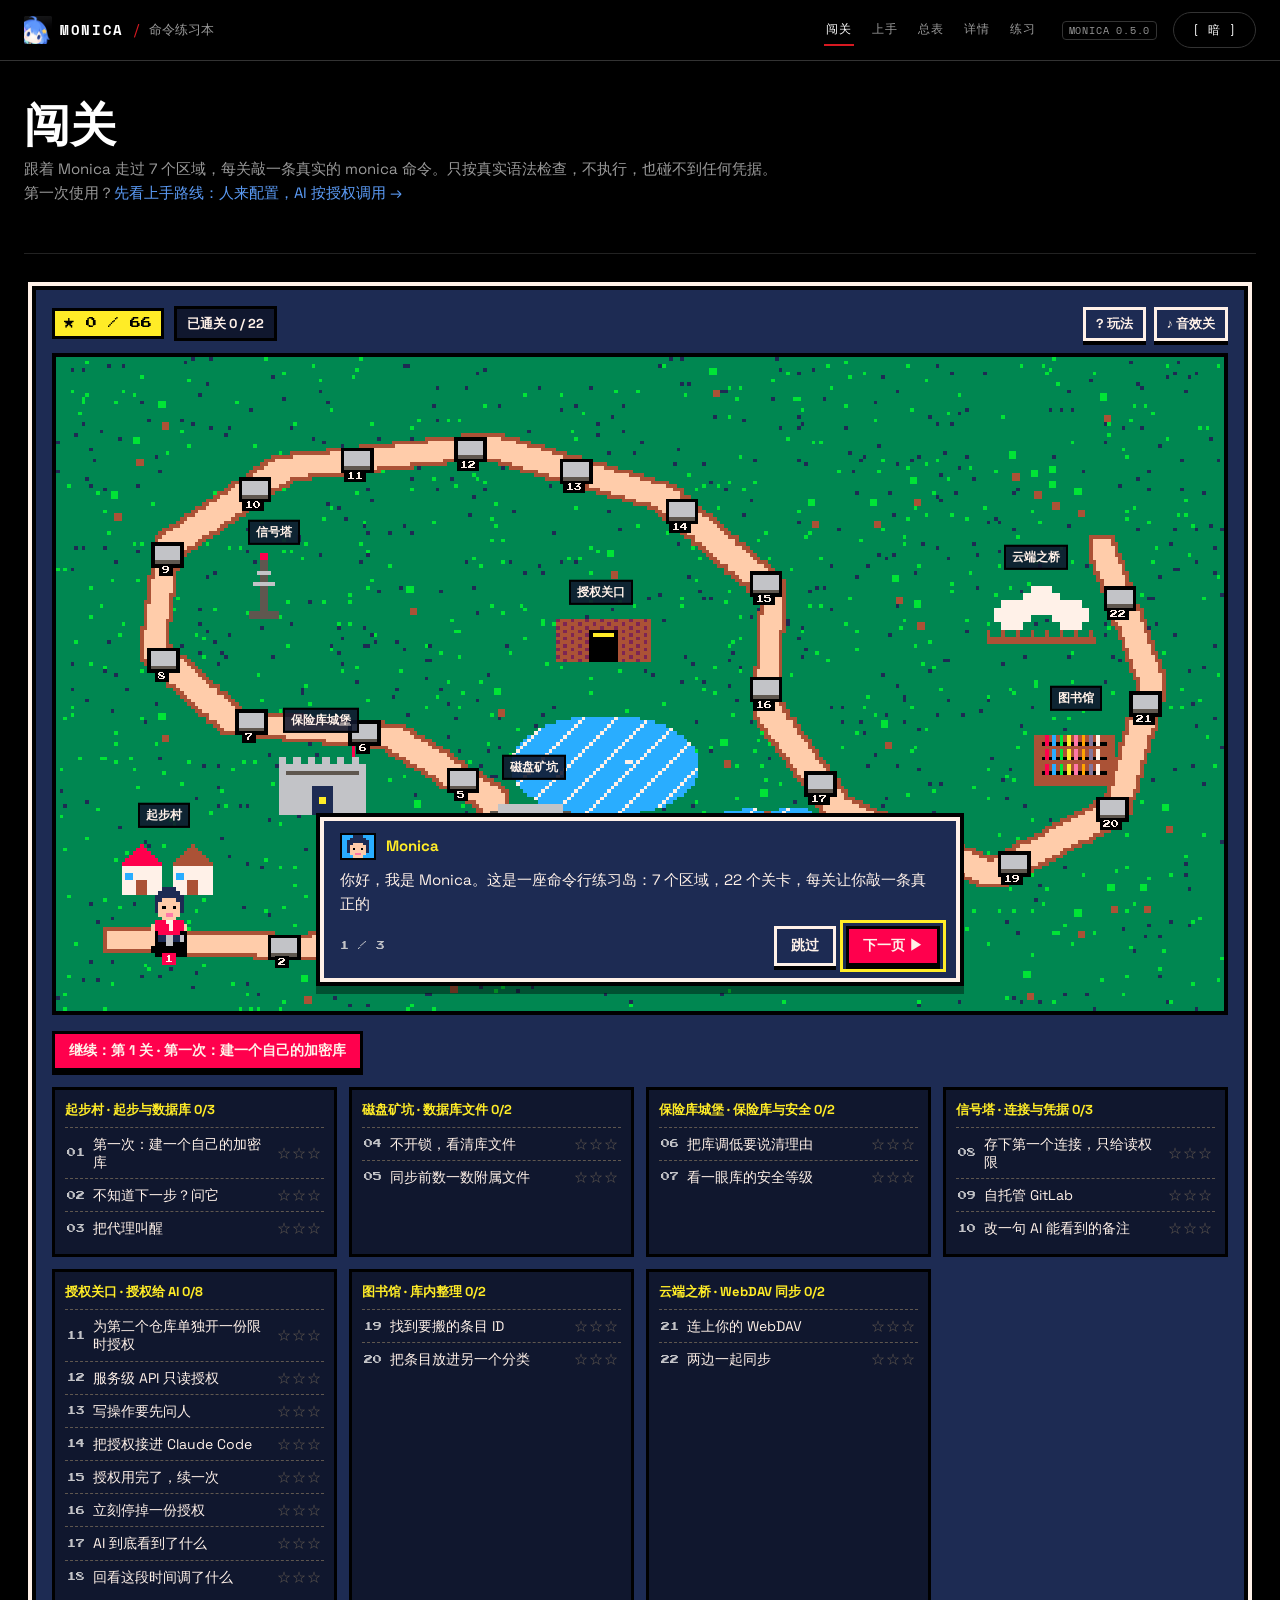
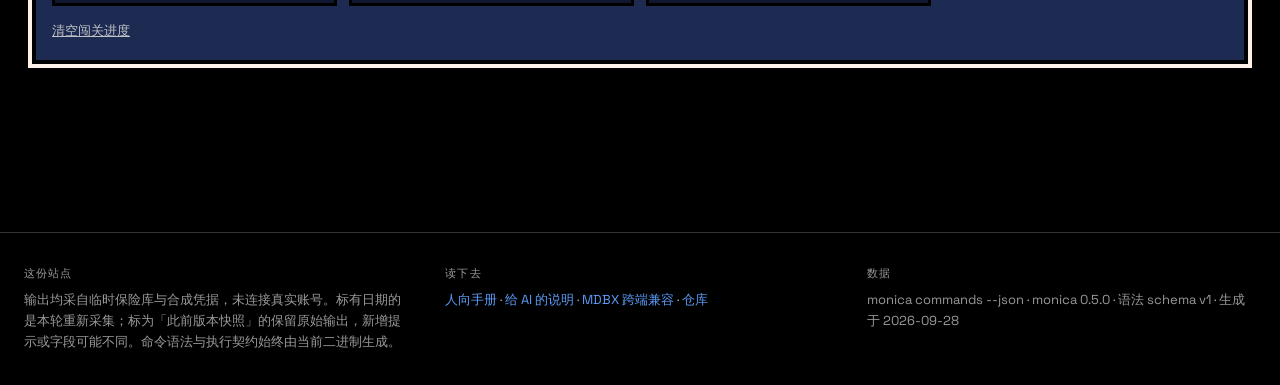
==== commit d777af11: "feat(cli): clarify command contracts and align MDBX interoperability" ====
--- a/docs/reference/index.html
+++ b/docs/reference/index.html
@@ -27,6 +27,7 @@
       </a>
       <nav class="viewnav" id="viewnav" aria-label="视图切换">
         <button class="viewnav-item is-active" data-view="quest">闯关</button>
+        <button class="viewnav-item" data-view="guide">上手</button>
         <button class="viewnav-item" data-view="table">总表</button>
         <button class="viewnav-item" data-view="detail">详情</button>
         <button class="viewnav-item" data-view="practice">练习</button>
@@ -43,8 +44,58 @@
         <div class="view-head">
           <h1 class="display" id="quest-title">闯关</h1>
           <p class="lede" id="quest-lede">跟着 Monica 走过 7 个区域，每关敲一条真实的 monica 命令。只按真实语法检查，不执行，也碰不到任何凭据。</p>
+          <p class="pane-hint">第一次使用？<a href="#guide">先看上手路线：人来配置，AI 按授权调用 →</a></p>
         </div>
         <div id="quest-root"></div>
+      </section>
+
+      <section class="view" id="view-guide" aria-labelledby="guide-title">
+        <div class="view-head">
+          <span class="mono-label">START HERE / 人与 AI</span>
+          <h1 class="display" id="guide-title">从一条命令开始</h1>
+          <p class="lede">先认清操作对象，再按顺序接入。命令记不住时，运行 <code>monica next</code>。</p>
+        </div>
+        <dl class="object-guide">
+          <div><dt>CONNECTION · 连接</dt><dd>保存服务凭据，例如 <code>work-github</code>。用 <code>connections</code>、<code>show</code> 查看。</dd></div>
+          <div><dt>GRANT · 授权</dt><dd>限定 AI 的范围、操作和时长，例如 <code>review-agent</code>。用 <code>status</code> 查看。</dd></div>
+          <div><dt>BROKER · 代理</dt><dd><code>serve</code> 启动的调用通道。会话 5 分钟，和授权有效期分开计算。</dd></div>
+        </dl>
+        <div class="guide-paths">
+          <article class="panel">
+            <span class="mono-label">01 / 人来操作</span>
+            <h2>先配置，再启动</h2>
+            <ol class="setup-route">
+              <li>创建连接与同名只读授权<pre>monica add work-github --repo your-org/repo</pre></li>
+              <li>配置 AI 客户端（这里选 Codex）<pre>monica mcp-config work-github --install codex</pre></li>
+              <li>启动代理，保持这个终端打开<pre>monica serve</pre></li>
+              <li>在另一个终端验证通道<pre>monica check work-github</pre></li>
+            </ol>
+            <p class="pane-hint">使用自定义 <code>--config</code> 时，每一步和另一个终端都沿用同一路径。<code>check</code> 验证代理通道，AI 客户端仍需加载配置。</p>
+            <details><summary>连接和授权可以不同名</summary>
+              <p>在已有连接 work-github 上创建另一份授权：</p>
+              <pre>monica grant review-agent --connection work-github --repo your-org/repo
+monica next --grant review-agent</pre>
+              <p>之后用 <code>mcp-config review-agent</code>、<code>check review-agent</code>、<code>renew review-agent</code>。续期只需主密码；它会轮换 capability，随后重启 MCP 并重新启动代理。</p>
+            </details>
+            <a href="#quest">进入像素闯关 →</a>
+          </article>
+          <article class="panel">
+            <span class="mono-label">02 / AI 与受信执行器</span>
+            <h2>先摘要，再查一条命令</h2>
+            <pre>monica commands --summary --json
+monica commands grant --json</pre>
+            <p>摘要用来定位命令。完整说明包含参数角色、前提条件、执行影响、信任边界与重试规则；不必每次读取整棵语法树。</p>
+            <ul class="pitfalls">
+              <li>发现命令不等于获得执行权限。本地管理仍需人的授权；MCP 只提供当前 grant 允许的服务操作。</li>
+              <li>AI 提交公开参数。受信执行器通过 <code>--secrets-stdin</code> 注入秘密；密码和 Token 不进对话、参数或环境变量。</li>
+              <li><code>--json</code> 不弹提示。读取 <code>error.code</code> 和 <code>error.recovery</code>，先恢复前提条件。</li>
+              <li>授权到期请人续期；写入结果不确定时先核对，不换新的 <code>request_id</code> 盲目重试。</li>
+            </ul>
+            <p>MCP 内从 <code>monica_list_connections {}</code> 开始，读取授权工具和范围。CLI 的 <code>commands</code> 是另一层接口。</p>
+            <a href="#detail/commands">查看发现接口 →</a>
+          </article>
+        </div>
+        <p class="compat-note">推荐写法：<code>connections</code> / <code>mcp-config</code> / <code>renew</code>。旧命令 <code>list</code> / <code>settings</code> / <code>refresh</code> 和缩写继续可用；执行 JSON 的 command 标识保持原值。TUI 重载列表用 <code>:reload</code>，旧 <code>:refresh</code> 仍兼容。</p>
       </section>
 
       <!-- ============================ 总表 ============================ -->
@@ -106,7 +157,7 @@
           </p>
           <label class="field">
             <span class="field-label">命令</span>
-            <input id="free-input" type="text" spellcheck="false" autocomplete="off" placeholder="monica grant work2 -c work -r your-org/repo --ttl-minutes 60" />
+            <input id="free-input" type="text" spellcheck="false" autocomplete="off" placeholder="monica grant review-agent --connection work-github --repo your-org/repo" />
           </label>
           <div class="free-suggest" id="free-suggest"></div>
           <div class="drill-actions free-check">
@@ -127,7 +178,8 @@
         <span class="mono-label">读下去</span>
         <p>
           <a href="https://github.com/Monica-Pass/Monica-cli/blob/main/docs/human-guide.md">人向手册</a> ·
-          <a href="https://github.com/Monica-Pass/Monica-cli/blob/main/docs/ai-guide.md">给 AI 的说明</a> ·
+            <a href="https://github.com/Monica-Pass/Monica-cli/blob/main/docs/ai-guide.md">给 AI 的说明</a> ·
+            <a href="https://github.com/Monica-Pass/Monica-cli/blob/main/docs/mdbx-compatibility.md">MDBX 跨端兼容</a> ·
           <a href="https://github.com/Monica-Pass/Monica-cli">仓库</a>
         </p>
       </div>
@@ -139,6 +191,7 @@
 
     <script src="data.js"></script>
     <script src="grammar.js"></script>
+    <script src="contracts.js"></script>
     <script src="quest.js"></script>
     <script src="site.js"></script>
   </body>
--- a/docs/reference/site.css
+++ b/docs/reference/site.css
@@ -59,6 +59,28 @@
   -webkit-font-smoothing: antialiased;
 }
 
+.object-guide, .guide-paths { display: grid; gap: 24px; }
+.object-guide { grid-template-columns: repeat(3, minmax(0, 1fr)); margin: 0 0 32px; }
+.object-guide > div { border-top: 2px solid var(--border-visible); padding: 18px 0; }
+.object-guide dt { font-weight: 700; color: var(--display); }
+.object-guide dd { margin: 10px 0 0; color: var(--secondary); }
+.guide-paths { grid-template-columns: repeat(2, minmax(0, 1fr)); }
+.guide-paths .panel { min-width: 0; }
+.guide-paths h2 { font-size: 25px; margin: 12px 0 24px; }
+.guide-paths pre { overflow-x: auto; padding: 14px; border: 1px solid var(--border-visible); background: var(--bg); }
+.guide-paths details { margin: 24px 0; }
+.guide-paths summary { cursor: pointer; font-weight: 700; }
+.setup-route { padding-left: 22px; }
+.setup-route li { margin-bottom: 20px; }
+.compat-note { color: var(--secondary); padding: 24px 0; }
+.contract-facts { display: grid; grid-template-columns: 100px minmax(0, 1fr); gap: 12px 24px; }
+.contract-facts dt { color: var(--secondary); }
+.contract-facts dd { margin: 0; overflow-wrap: anywhere; }
+.contract-facts ul { padding-left: 18px; margin: 0; }
+.contract-facts li + li { margin-top: 6px; }
+@media (max-width: 860px) { .object-guide, .guide-paths { grid-template-columns: 1fr; } }
+@media (max-width: 560px) { .contract-facts { grid-template-columns: 1fr; gap: 6px; } .contract-facts dd { margin-bottom: 16px; } }
+
 a {
   color: var(--interactive);
   text-decoration: none;
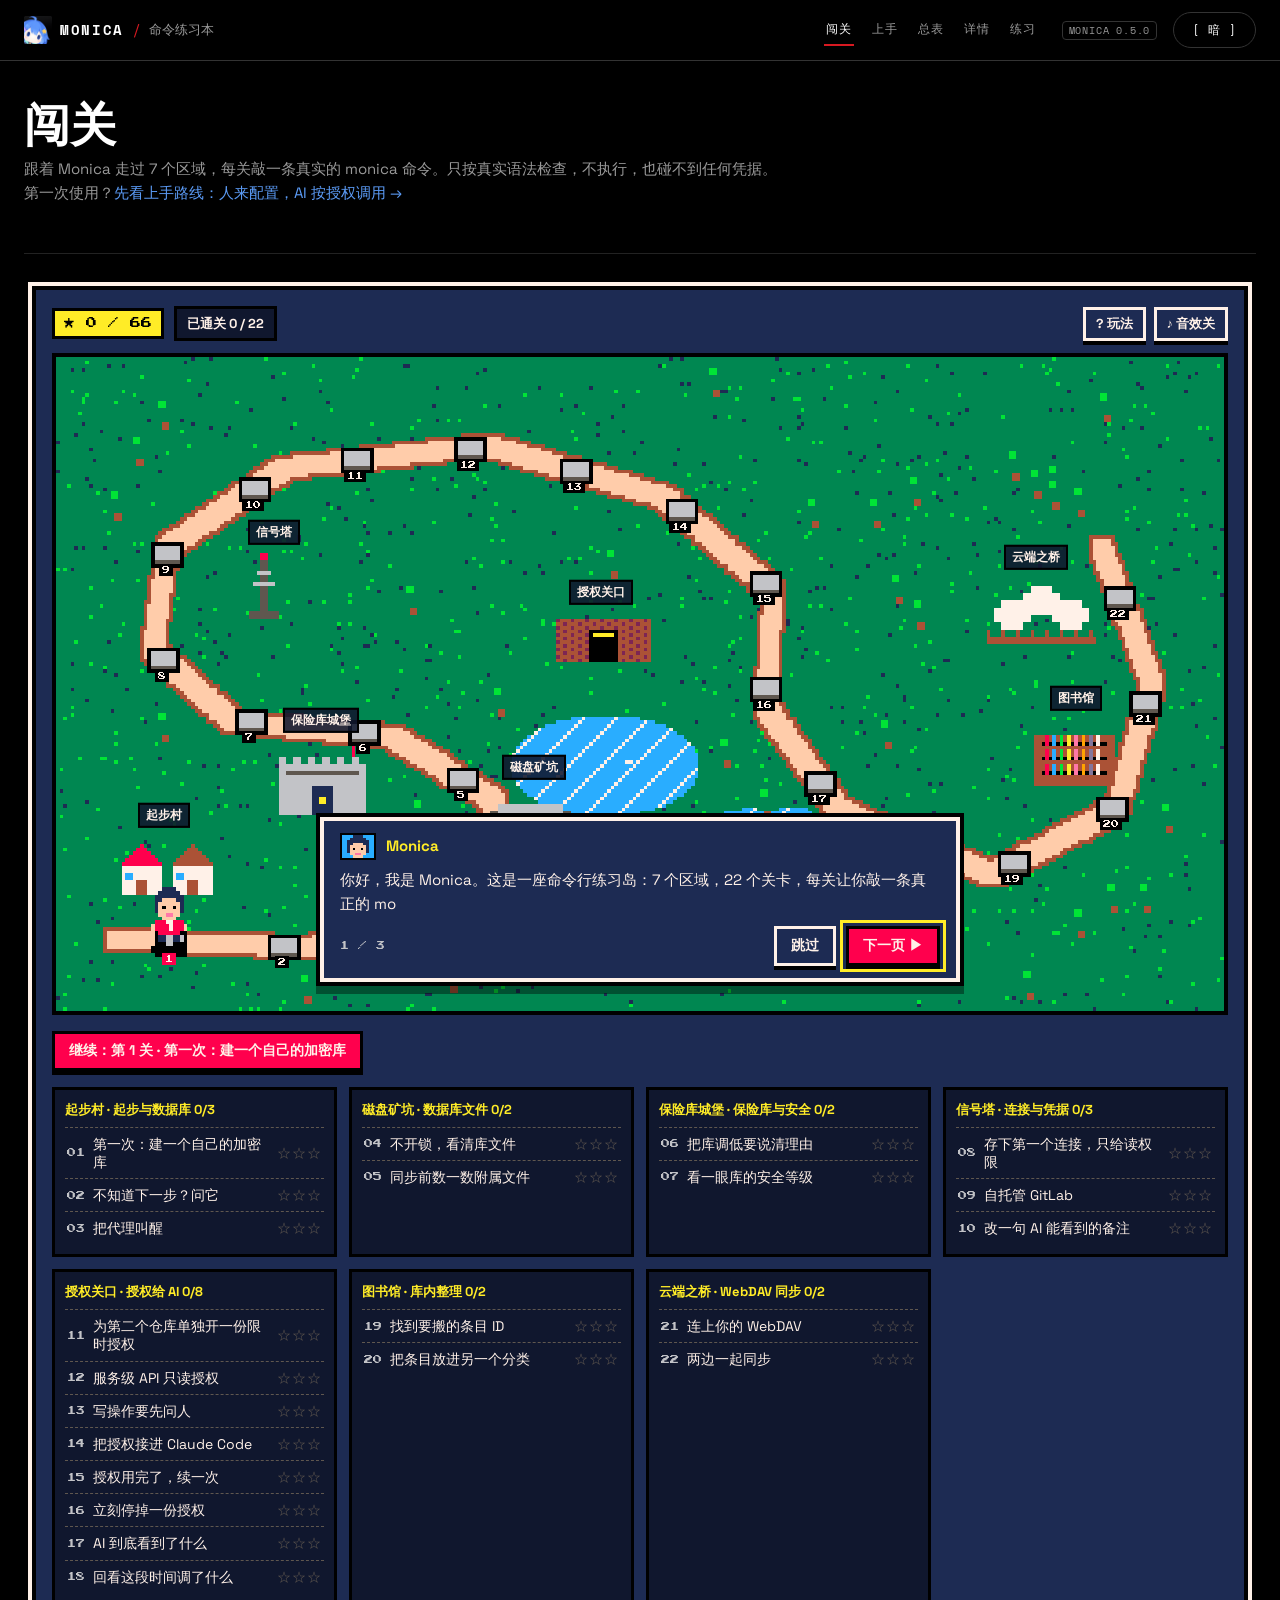
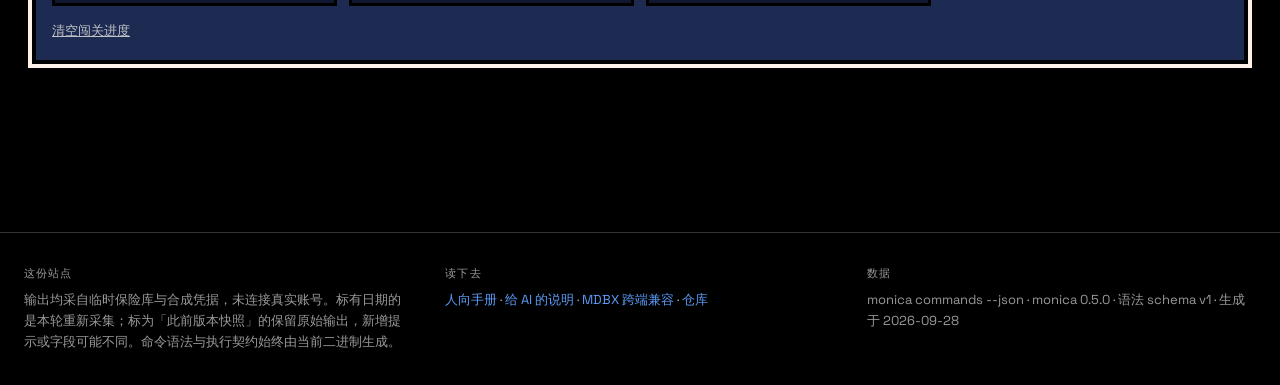
==== commit af50f7d8: "feat: proxy model APIs using bound Android credentials" ====
--- a/docs/reference/index.html
+++ b/docs/reference/index.html
@@ -58,7 +58,7 @@
         <dl class="object-guide">
           <div><dt>CONNECTION · 连接</dt><dd>保存服务凭据，例如 <code>work-github</code>。用 <code>connections</code>、<code>show</code> 查看。</dd></div>
           <div><dt>GRANT · 授权</dt><dd>限定 AI 的范围、操作和时长，例如 <code>review-agent</code>。用 <code>status</code> 查看。</dd></div>
-          <div><dt>BROKER · 代理</dt><dd><code>serve</code> 启动的调用通道。会话 5 分钟，和授权有效期分开计算。</dd></div>
+          <div><dt>BROKER · 代理</dt><dd><code>serve</code> 启动的调用通道。默认 5 分钟，可显式设置时长；Tiga 和授权有效期独立生效。</dd></div>
         </dl>
         <div class="guide-paths">
           <article class="panel">
@@ -96,6 +96,19 @@
           </article>
         </div>
         <p class="compat-note">推荐写法：<code>connections</code> / <code>mcp-config</code> / <code>renew</code>。旧命令 <code>list</code> / <code>settings</code> / <code>refresh</code> 和缩写继续可用；执行 JSON 的 command 标识保持原值。TUI 重载列表用 <code>:reload</code>，旧 <code>:refresh</code> 仍兼容。</p>
+        <article class="panel">
+          <h2>Android API Key → 本地模型地址</h2>
+          <p>用手机在 MDBX 中保存的 Key 代理 OpenAI 或 Anthropic 请求。模型客户端只拿到可撤销的本地 Key；原条目保持原生类型和身份。</p>
+          <pre>monica library
+monica bind work-ai --entry &lt;ENTRY_ID&gt; --protocol openai
+monica grant my-model-client --connection work-ai --repo "*" --operation model-list --operation model-invoke
+monica proxy-config my-model-client --output ./model-client.json
+monica serve</pre>
+          <p>OpenAI 本地地址默认 <code>http://127.0.0.1:47831/v1</code>；Anthropic 使用 <code>--protocol anthropic</code>，地址为 <code>http://127.0.0.1:47831</code>。让受信客户端读取输出文件的 <code>base_url</code> 和 <code>api_key</code>；文件应放在版本库外。</p>
+          <p>支持 JSON 与 SSE。一个本地 Key 选择一个上游，不转换协议。<code>renew</code> 后重新用 <code>proxy-config --force</code> 生成配置并让客户端重新载入。<code>revoke</code> 撤销授权；<code>unbind</code> 保留手机原条目。</p>
+          <p><code>serve --session-minutes 60</code> 只延长进程上限；默认 Multi 仍要求 5 分钟内的新鲜认证，可能需更早重新解锁。模型授权不能调用通用服务 API 或 Issue 工具。</p>
+          <a href="https://github.com/Monica-Pass/Monica-cli/blob/main/docs/model-proxy.md">查看完整接入步骤与限制 →</a>
+        </article>
       </section>
 
       <!-- ============================ 总表 ============================ -->
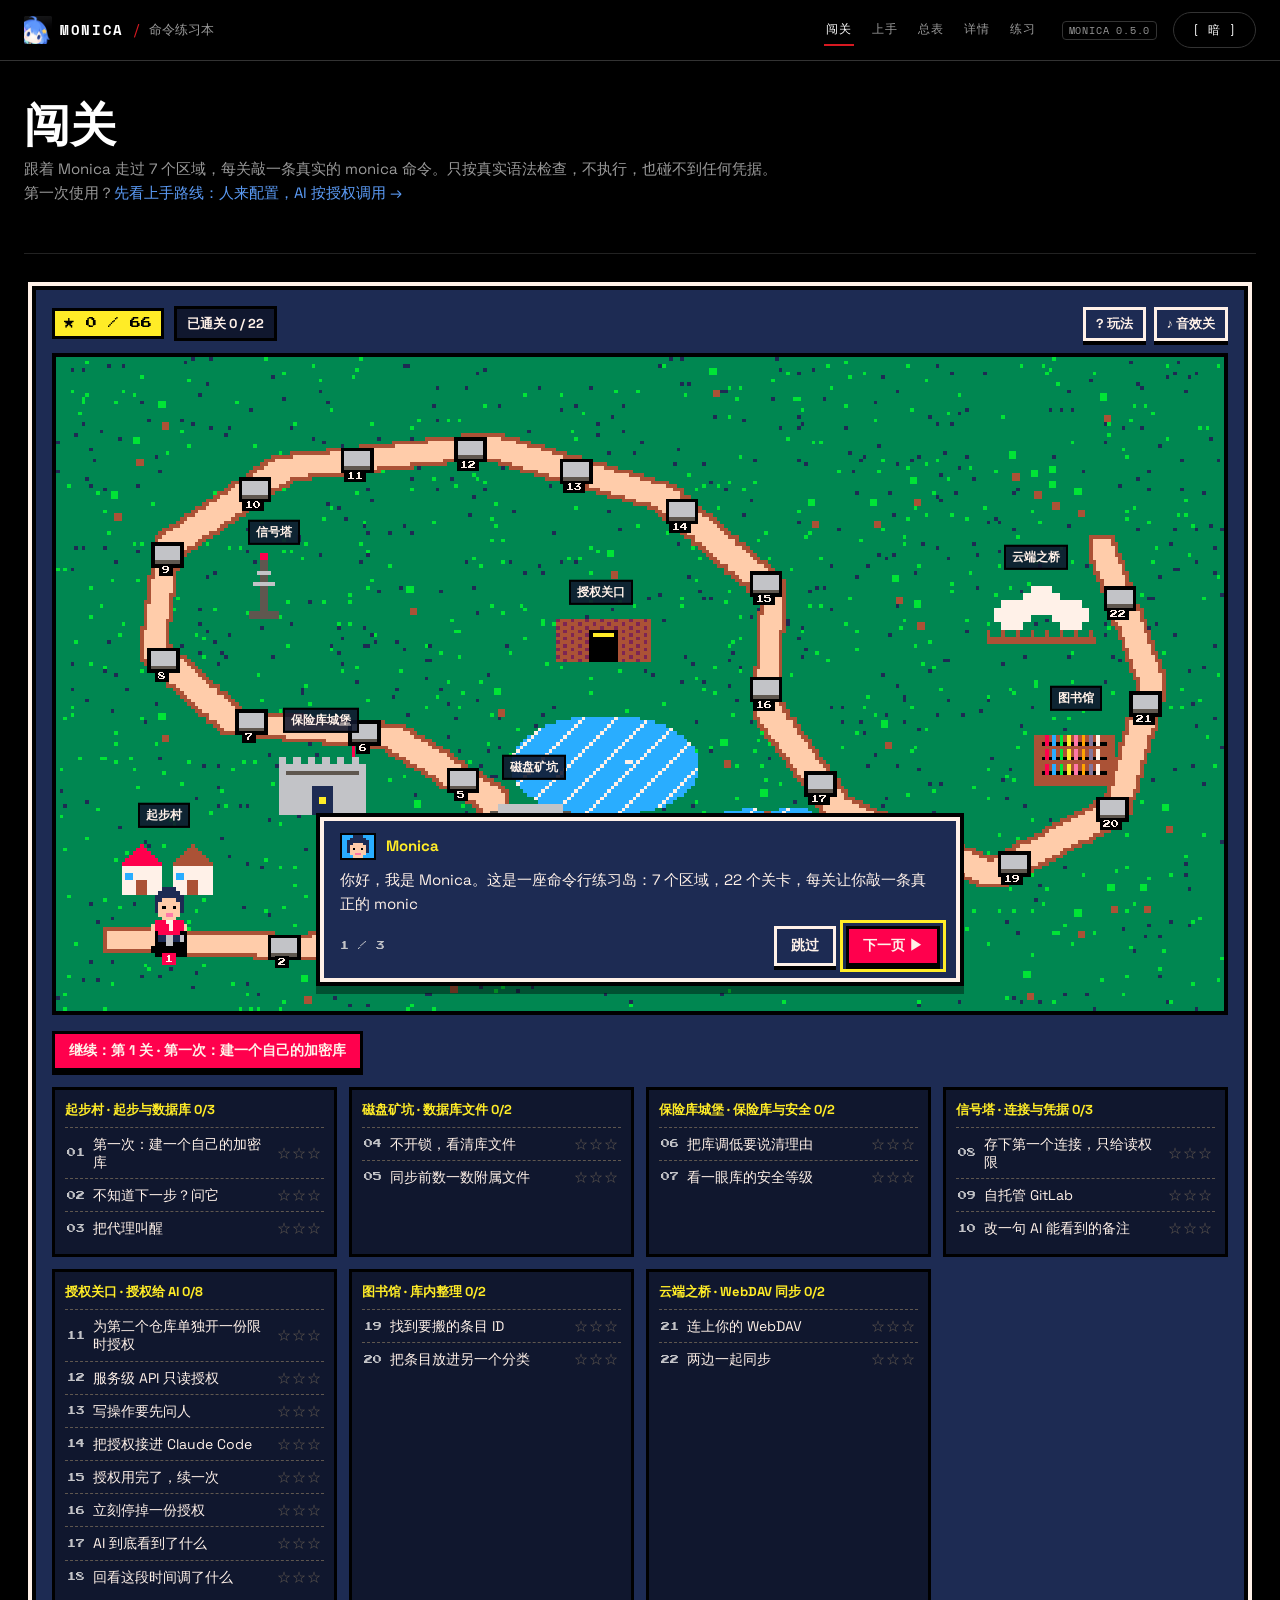
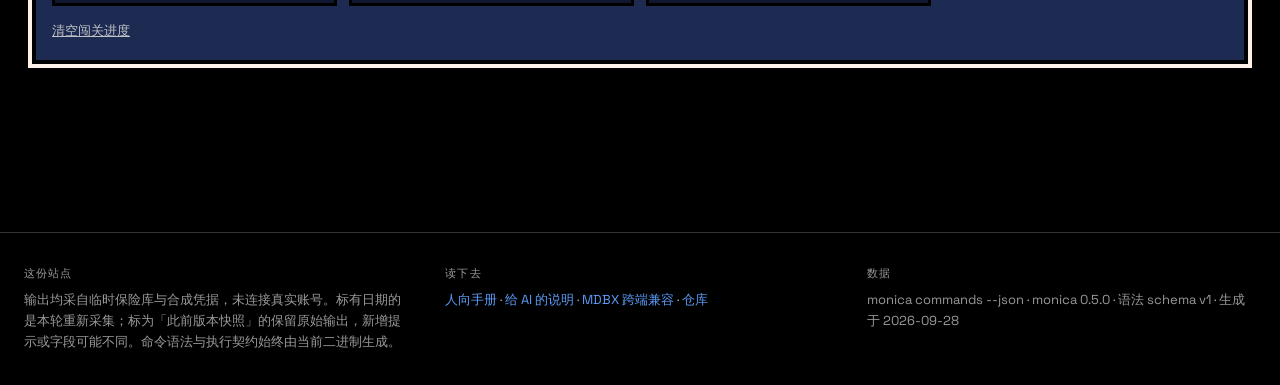
==== commit 5ca4cb67: "feat(cli): authorize bounded model proxy sessions" ====
--- a/docs/reference/index.html
+++ b/docs/reference/index.html
@@ -67,7 +67,7 @@
             <ol class="setup-route">
               <li>创建连接与同名只读授权<pre>monica add work-github --repo your-org/repo</pre></li>
               <li>配置 AI 客户端（这里选 Codex）<pre>monica mcp-config work-github --install codex</pre></li>
-              <li>启动代理，保持这个终端打开<pre>monica serve</pre></li>
+              <li>启动代理，保持这个终端打开<pre>monica serve --proxy-grant my-model-client --session-minutes 60</pre></li>
               <li>在另一个终端验证通道<pre>monica check work-github</pre></li>
             </ol>
             <p class="pane-hint">使用自定义 <code>--config</code> 时，每一步和另一个终端都沿用同一路径。<code>check</code> 验证代理通道，AI 客户端仍需加载配置。</p>
@@ -103,10 +103,10 @@
 monica bind work-ai --entry &lt;ENTRY_ID&gt; --protocol openai
 monica grant my-model-client --connection work-ai --repo "*" --operation model-list --operation model-invoke
 monica proxy-config my-model-client --output ./model-client.json
-monica serve</pre>
+monica serve --proxy-grant my-model-client --session-minutes 60</pre>
           <p>OpenAI 本地地址默认 <code>http://127.0.0.1:47831/v1</code>；Anthropic 使用 <code>--protocol anthropic</code>，地址为 <code>http://127.0.0.1:47831</code>。让受信客户端读取输出文件的 <code>base_url</code> 和 <code>api_key</code>；文件应放在版本库外。</p>
           <p>支持 JSON 与 SSE。一个本地 Key 选择一个上游，不转换协议。<code>renew</code> 后重新用 <code>proxy-config --force</code> 生成配置并让客户端重新载入。<code>revoke</code> 撤销授权；<code>unbind</code> 保留手机原条目。</p>
-          <p><code>serve --session-minutes 60</code> 只延长进程上限；默认 Multi 仍要求 5 分钟内的新鲜认证，可能需更早重新解锁。模型授权不能调用通用服务 API 或 Issue 工具。</p>
+          <p><code>serve --proxy-grant my-model-client --session-minutes 60</code> 明确批准一小时模型代理；可重复指定授权。实际期限会在启动时显示，默认 Multi 仍有解锁后两小时的绝对上限。未指定代理授权时保留原新鲜认证规则。模型授权不能调用通用服务 API 或 Issue 工具。</p>
           <a href="https://github.com/Monica-Pass/Monica-cli/blob/main/docs/model-proxy.md">查看完整接入步骤与限制 →</a>
         </article>
       </section>
